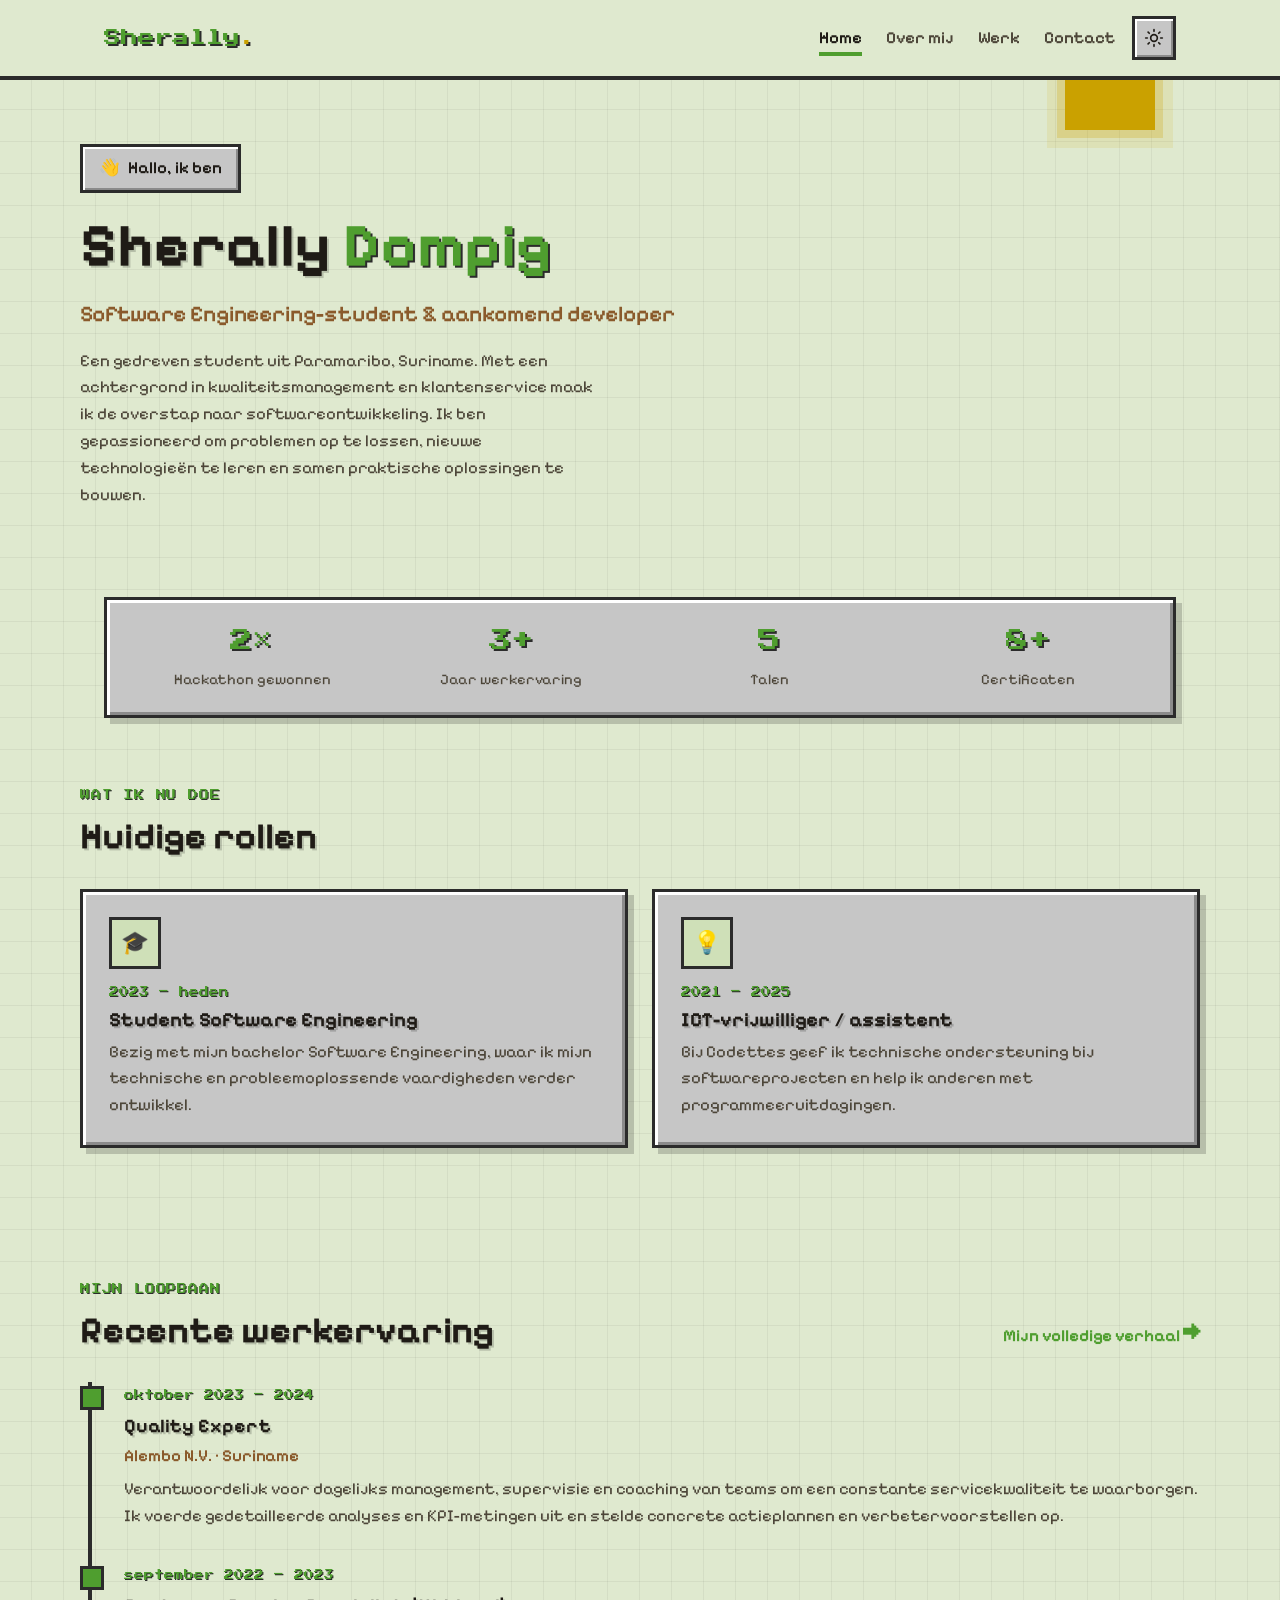
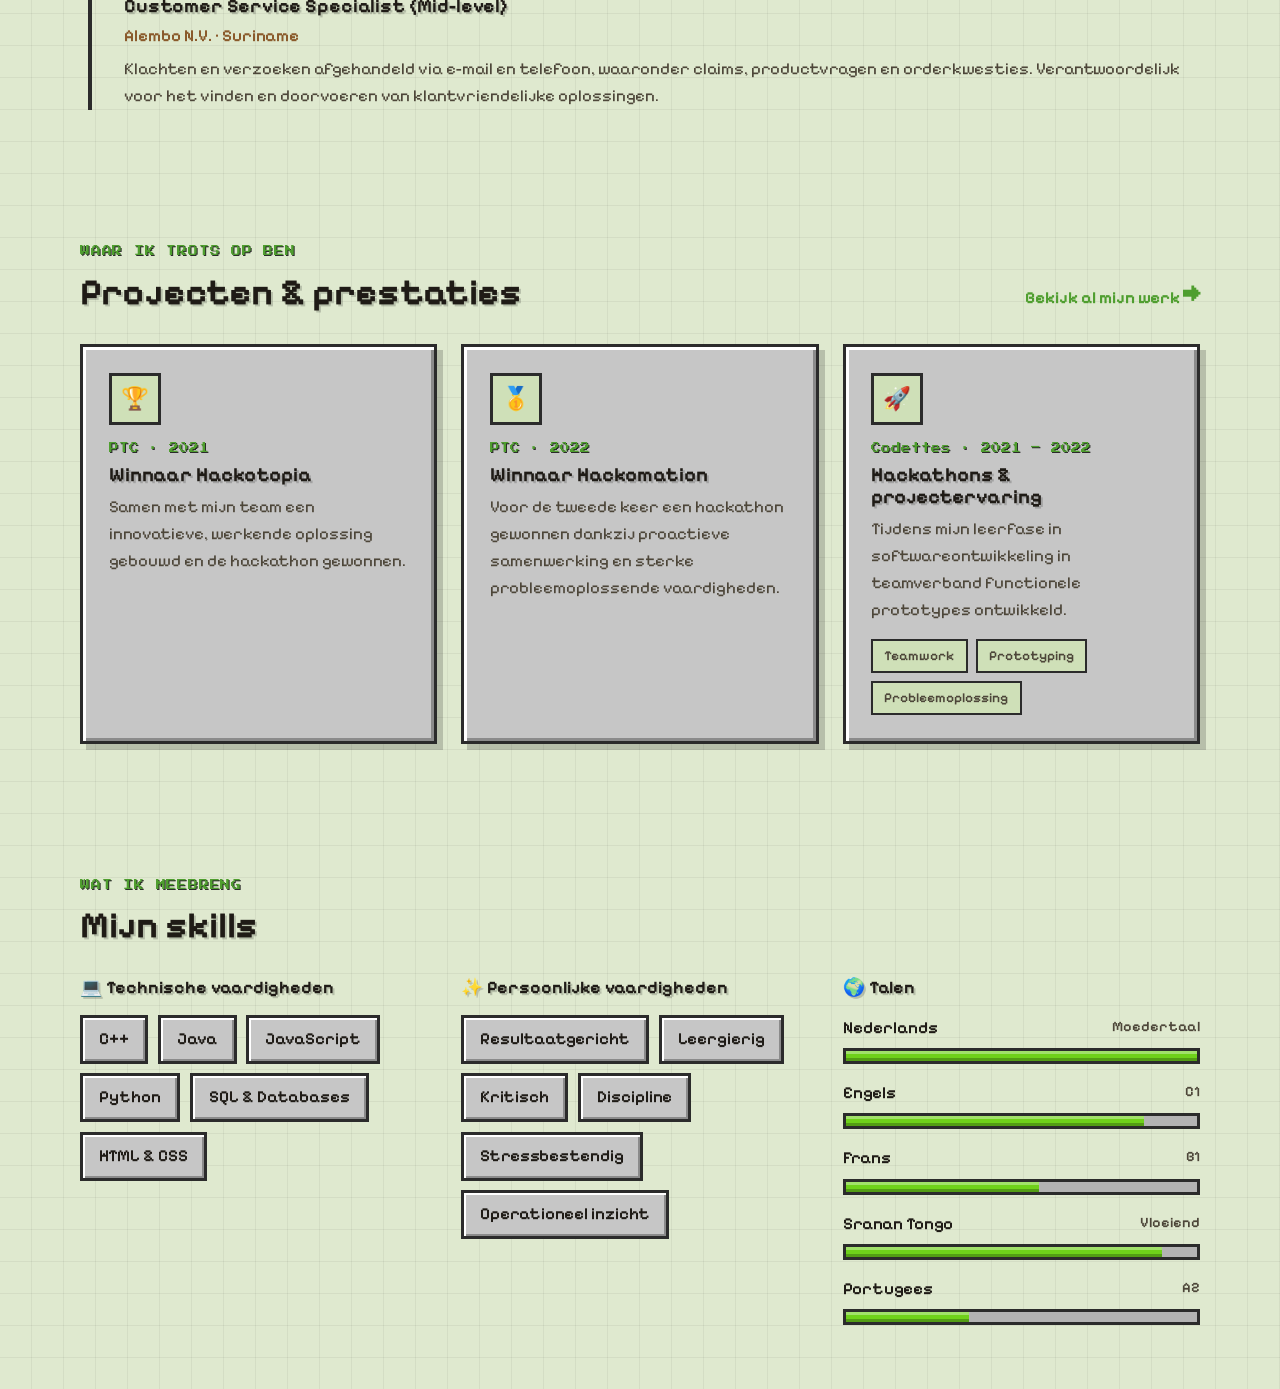
==== index.html @ 2f843949 "Home-scherm portfolio met Minecraft-thema" ====
<!DOCTYPE html>
<html lang="nl" data-theme="light">
<head>
  <meta charset="UTF-8" />
  <meta name="viewport" content="width=device-width, initial-scale=1.0" />
  <meta name="description" content="Portfolio van Sherally Dompig — Software Engineering-student uit Paramaribo, Suriname. Tweevoudig hackathon-winnaar met een achtergrond in kwaliteit en klantenservice." />
  <title>Sherally Dompig — Software Engineering Student</title>

  <link rel="preconnect" href="https://fonts.googleapis.com" />
  <link rel="preconnect" href="https://fonts.gstatic.com" crossorigin />
  <link href="https://fonts.googleapis.com/css2?family=Press+Start+2P&family=Pixelify+Sans:wght@400;500;600;700&display=swap" rel="stylesheet" />

  <link rel="stylesheet" href="css/main.css" />
</head>
<body>
  <header class="site-header">
    <nav class="nav container">
      <a href="index.html" class="logo">Sherally<span>.</span></a>

      <ul class="nav-menu" id="nav-menu">
        <li><a href="index.html" class="active">Home</a></li>
        <li><a href="about.html">Over mij</a></li>
        <li><a href="work.html">Werk</a></li>
        <li><a href="contact.html">Contact</a></li>
      </ul>

      <div class="nav-actions">
        <button class="theme-toggle" id="theme-toggle" aria-label="Wissel tussen licht en donkere thema">
          <svg class="icon-sun" viewBox="0 0 24 24" fill="none" stroke="currentColor" stroke-width="2" stroke-linecap="round" stroke-linejoin="round" aria-hidden="true">
            <circle cx="12" cy="12" r="4"></circle>
            <path d="M12 2v2M12 20v2M4.93 4.93l1.41 1.41M17.66 17.66l1.41 1.41M2 12h2M20 12h2M6.34 17.66l-1.41 1.41M19.07 4.93l-1.41 1.41"></path>
          </svg>
          <svg class="icon-moon" viewBox="0 0 24 24" fill="none" stroke="currentColor" stroke-width="2" stroke-linecap="round" stroke-linejoin="round" aria-hidden="true">
            <path d="M21 12.79A9 9 0 1 1 11.21 3 7 7 0 0 0 21 12.79z"></path>
          </svg>
        </button>
        <button class="nav-toggle" id="nav-toggle" aria-label="Menu openen" aria-expanded="false" aria-controls="nav-menu">
          <span></span><span></span><span></span>
        </button>
      </div>
    </nav>
  </header>

  <main>
    <!-- ================= HERO ================= -->
    <section class="hero container">
      <div class="hero-content">
        <p class="hero-eyebrow"><span class="wave">👋</span> Hallo, ik ben</p>
        <h1 class="hero-title">Sherally <span class="text-gradient">Dompig</span></h1>
        <p class="hero-subtitle">Software Engineering-student &amp; aankomend developer</p>
        <p class="hero-text">
          Een gedreven student uit Paramaribo, Suriname. Met een achtergrond in
          kwaliteitsmanagement en klantenservice maak ik de overstap naar
          softwareontwikkeling. Ik ben gepassioneerd om problemen op te lossen,
          nieuwe technologieën te leren en samen praktische oplossingen te bouwen.
        </p>
      </div>
    </section>

    <!-- ================= STATS ================= -->
    <section class="container">
      <div class="stats reveal">
        <div class="stat">
          <div class="stat-num text-gradient">2×</div>
          <div class="stat-label">Hackathon gewonnen</div>
        </div>
        <div class="stat">
          <div class="stat-num text-gradient">3+</div>
          <div class="stat-label">Jaar werkervaring</div>
        </div>
        <div class="stat">
          <div class="stat-num text-gradient">5</div>
          <div class="stat-label">Talen</div>
        </div>
        <div class="stat">
          <div class="stat-num text-gradient">8+</div>
          <div class="stat-label">Certificaten</div>
        </div>
      </div>
    </section>

    <!-- ================= HUIDIGE ROLLEN ================= -->
    <section class="section container">
      <div class="section-head reveal">
        <span class="section-eyebrow">Wat ik nu doe</span>
        <h2 class="section-title">Huidige rollen</h2>
      </div>
      <div class="cards">
        <article class="card reveal">
          <div class="card-icon">🎓</div>
          <p class="meta">2023 – heden</p>
          <h3>Student Software Engineering</h3>
          <p>Bezig met mijn bachelor Software Engineering, waar ik mijn technische
             en probleemoplossende vaardigheden verder ontwikkel.</p>
        </article>
        <article class="card reveal">
          <div class="card-icon">💡</div>
          <p class="meta">2021 – 2025</p>
          <h3>ICT-vrijwilliger / assistent</h3>
          <p>Bij Codettes geef ik technische ondersteuning bij
             softwareprojecten en help ik anderen met programmeeruitdagingen.</p>
        </article>
      </div>
    </section>

    <!-- ================= WERKERVARING ================= -->
    <section class="section container">
      <div class="section-head section-title-row reveal">
        <div>
          <span class="section-eyebrow">Mijn loopbaan</span>
          <h2 class="section-title">Recente werkervaring</h2>
        </div>
        <a href="about.html" class="link-arrow">Mijn volledige verhaal →</a>
      </div>
      <ul class="timeline reveal">
        <li class="timeline-item">
          <span class="timeline-date">oktober 2023 – 2024</span>
          <h3>Quality Expert</h3>
          <p class="org">Alembo N.V. · Suriname</p>
          <p>Verantwoordelijk voor dagelijks management, supervisie en coaching van
             teams om een constante servicekwaliteit te waarborgen. Ik voerde
             gedetailleerde analyses en KPI-metingen uit en stelde concrete
             actieplannen en verbetervoorstellen op.</p>
        </li>
        <li class="timeline-item">
          <span class="timeline-date">september 2022 – 2023</span>
          <h3>Customer Service Specialist (Mid-level)</h3>
          <p class="org">Alembo N.V. · Suriname</p>
          <p>Klachten en verzoeken afgehandeld via e-mail en telefoon, waaronder
             claims, productvragen en orderkwesties. Verantwoordelijk voor het
             vinden en doorvoeren van klantvriendelijke oplossingen.</p>
        </li>
      </ul>
    </section>

    <!-- ================= PROJECTEN & PRESTATIES ================= -->
    <section class="section container">
      <div class="section-head section-title-row reveal">
        <div>
          <span class="section-eyebrow">Waar ik trots op ben</span>
          <h2 class="section-title">Projecten &amp; prestaties</h2>
        </div>
        <a href="work.html" class="link-arrow">Bekijk al mijn werk →</a>
      </div>
      <div class="cards">
        <article class="card reveal">
          <div class="card-icon">🏆</div>
          <p class="meta">PTC · 2021</p>
          <h3>Winnaar Hackotopia</h3>
          <p>Samen met mijn team een innovatieve, werkende oplossing gebouwd en de
             hackathon gewonnen.</p>
        </article>
        <article class="card reveal">
          <div class="card-icon">🥇</div>
          <p class="meta">PTC · 2022</p>
          <h3>Winnaar Hackomation</h3>
          <p>Voor de tweede keer een hackathon gewonnen dankzij proactieve
             samenwerking en sterke probleemoplossende vaardigheden.</p>
        </article>
        <article class="card reveal">
          <div class="card-icon">🚀</div>
          <p class="meta">Codettes · 2021 – 2022</p>
          <h3>Hackathons &amp; projectervaring</h3>
          <p>Tijdens mijn leerfase in softwareontwikkeling in teamverband
             functionele prototypes ontwikkeld.</p>
          <div class="tags">
            <span class="tag">Teamwork</span>
            <span class="tag">Prototyping</span>
            <span class="tag">Probleemoplossing</span>
          </div>
        </article>
      </div>
    </section>

    <!-- ================= SKILLS ================= -->
    <section class="section container">
      <div class="section-head reveal">
        <span class="section-eyebrow">Wat ik meebreng</span>
        <h2 class="section-title">Mijn skills</h2>
      </div>
      <div class="skills-grid">
        <div class="skill-group reveal">
          <h3>💻 Technische vaardigheden</h3>
          <div class="skill-pills">
            <span class="skill">C++</span>
            <span class="skill">Java</span>
            <span class="skill">JavaScript</span>
            <span class="skill">Python</span>
            <span class="skill">SQL &amp; Databases</span>
            <span class="skill">HTML &amp; CSS</span>
          </div>
        </div>
        <div class="skill-group reveal">
          <h3>✨ Persoonlijke vaardigheden</h3>
          <div class="skill-pills">
            <span class="skill">Resultaatgericht</span>
            <span class="skill">Leergierig</span>
            <span class="skill">Kritisch</span>
            <span class="skill">Discipline</span>
            <span class="skill">Stressbestendig</span>
            <span class="skill">Operationeel inzicht</span>
          </div>
        </div>
        <div class="skill-group reveal">
          <h3>🌍 Talen</h3>
          <div class="lang-list">
            <div class="lang">
              <div class="lang-top"><span>Nederlands</span><span>Moedertaal</span></div>
              <div class="lang-bar"><i style="width:100%"></i></div>
            </div>
            <div class="lang">
              <div class="lang-top"><span>Engels</span><span>C1</span></div>
              <div class="lang-bar"><i style="width:85%"></i></div>
            </div>
            <div class="lang">
              <div class="lang-top"><span>Frans</span><span>B1</span></div>
              <div class="lang-bar"><i style="width:55%"></i></div>
            </div>
            <div class="lang">
              <div class="lang-top"><span>Sranan Tongo</span><span>Vloeiend</span></div>
              <div class="lang-bar"><i style="width:90%"></i></div>
            </div>
            <div class="lang">
              <div class="lang-top"><span>Portugees</span><span>A2</span></div>
              <div class="lang-bar"><i style="width:35%"></i></div>
            </div>
          </div>
        </div>
      </div>
    </section>

  </main>

  <script src="js/main.js"></script>
</body>
</html>
---- css/main.css ----
:root {
  --bg: #dfe9cf;
  --bg-soft: #cfe0b8;
  --surface: #c6c6c6;     
  --surface-2: #b3b3b3;
  --outline: #2b2b2b;     
  --panel-hi: #ffffff;    
  --panel-lo: #8b8b8b;    
  --text: #1f1b16;
  --text-muted: #4d4639;
  --accent: #4f9e2f;      
  --accent-dark: #3a7a20;
  --accent-2: #8a5a2b;    
  --accent-3: #2f6fbf;    
  --gold: #caa100;
  --xp: #6fd11a;         
  --sky: #8cc0ff;
  --grid: rgba(0, 0, 0, 0.05);
  --block-shadow: rgba(0, 0, 0, 0.18);

  --max-width: 1120px;
  --transition: 0.12s steps(2, end);

  --font-pixel: "Press Start 2P", monospace;       
  --font-head: "Pixelify Sans", "Press Start 2P", monospace;
  --font-body: "Pixelify Sans", Verdana, sans-serif;
}

html[data-theme="dark"] {
  --bg: #0f1320;
  --bg-soft: #161b2c;
  --surface: #3a3a3a;     
  --surface-2: #2c2c2c;
  --outline: #050505;
  --panel-hi: #5f5f5f;
  --panel-lo: #1b1b1b;
  --text: #ececec;
  --text-muted: #a6a6a6;
  --accent: #6fc23c;
  --accent-dark: #4f9e2f;
  --accent-2: #c0875a;
  --accent-3: #5aa9ff;
  --gold: #ffd83d;
  --xp: #7ee23a;
  --sky: #1a2747;
  --grid: rgba(255, 255, 255, 0.04);
  --block-shadow: rgba(0, 0, 0, 0.5);
}

/* ---------- Reset ---------- */
* { margin: 0; padding: 0; box-sizing: border-box; }

html { scroll-behavior: smooth; }

body {
  font-family: var(--font-body);
  background-color: var(--bg);
  background-image:
    repeating-linear-gradient(0deg, transparent 0 31px, var(--grid) 31px 32px),
    repeating-linear-gradient(90deg, transparent 0 31px, var(--grid) 31px 32px);
  color: var(--text);
  line-height: 1.6;
  font-size: 1.05rem;
  overflow-x: hidden;
}

img { max-width: 100%; display: block; image-rendering: pixelated; }
a { color: inherit; text-decoration: none; }
ul { list-style: none; }

h1, h2, h3 {
  font-family: var(--font-head);
  line-height: 1.1;
  font-weight: 700;
  text-shadow: 2px 2px 0 var(--block-shadow);
}

.container {
  width: 100%;
  max-width: var(--max-width);
  margin: 0 auto;
  padding: 0 1.5rem;
}

.text-gradient {
  color: var(--accent);
  text-shadow: 2px 2px 0 var(--outline);
}

.block {
  border: 3px solid var(--outline);
  border-radius: 0;
  box-shadow:
    inset 3px 3px 0 var(--panel-hi),
    inset -3px -3px 0 var(--panel-lo),
    6px 6px 0 var(--block-shadow);
}

/* ---------- Header / navigatie ---------- */
.site-header {
  position: sticky;
  top: 0;
  z-index: 100;
  background: var(--bg);
  border-bottom: 4px solid var(--outline);
}

.nav { display: flex; align-items: center; gap: 1rem; height: 76px; }

.logo {
  font-family: var(--font-pixel);
  font-size: 1.05rem;
  margin-right: auto;
  color: var(--accent);
  text-shadow: 2px 2px 0 var(--outline);
}
.logo span { color: var(--gold); }

.nav-menu { display: flex; gap: 1.5rem; align-items: center; }
.nav-menu a {
  font-family: var(--font-head);
  font-weight: 600;
  color: var(--text-muted);
  position: relative;
  padding: 0.25rem 0;
  transition: color var(--transition);
}
.nav-menu a:hover,
.nav-menu a.active { color: var(--text); }
.nav-menu a.active::after {
  content: "";
  position: absolute;
  left: 0; bottom: -4px;
  width: 100%; height: 4px;
  background: var(--accent);
}

.nav-actions { display: flex; align-items: center; gap: 0.6rem; }

.theme-toggle, .nav-toggle {
  width: 44px; height: 44px;
  display: grid; place-items: center;
  background: var(--surface);
  color: var(--text);
  border: 3px solid var(--outline);
  border-radius: 0;
  box-shadow: inset 2px 2px 0 var(--panel-hi), inset -2px -2px 0 var(--panel-lo);
  cursor: pointer;
  transition: transform var(--transition);
}
.theme-toggle:hover, .nav-toggle:hover { transform: translateY(-2px); }
.theme-toggle:active, .nav-toggle:active { transform: translate(2px, 2px); }
.theme-toggle svg { width: 20px; height: 20px; }
.theme-toggle .icon-moon { display: none; }
html[data-theme="dark"] .theme-toggle .icon-sun { display: none; }
html[data-theme="dark"] .theme-toggle .icon-moon { display: block; }

.nav-toggle { display: none; flex-direction: column; gap: 4px; }
.nav-toggle span { width: 20px; height: 3px; background: var(--text); transition: var(--transition); }
.nav-toggle[aria-expanded="true"] span:nth-child(1) { transform: translateY(7px) rotate(45deg); }
.nav-toggle[aria-expanded="true"] span:nth-child(2) { opacity: 0; }
.nav-toggle[aria-expanded="true"] span:nth-child(3) { transform: translateY(-7px) rotate(-45deg); }

/* ---------- Knoppen ---------- */
.btn {
  display: inline-flex;
  align-items: center;
  gap: 0.5rem;
  font-family: var(--font-head);
  font-weight: 700;
  font-size: 1.05rem;
  padding: 0.8rem 1.5rem;
  border: 3px solid var(--outline);
  border-radius: 0;
  cursor: pointer;
  text-shadow: 1px 1px 0 rgba(0, 0, 0, 0.35);
  transition: transform var(--transition), box-shadow var(--transition);
}
.btn-primary {
  background: var(--accent);
  color: #fff;
  box-shadow: inset 2px 2px 0 rgba(255, 255, 255, 0.45), inset -2px -2px 0 rgba(0, 0, 0, 0.35), 5px 5px 0 var(--block-shadow);
}
.btn-ghost {
  background: var(--surface);
  color: var(--text);
  text-shadow: none;
  box-shadow: inset 2px 2px 0 var(--panel-hi), inset -2px -2px 0 var(--panel-lo), 5px 5px 0 var(--block-shadow);
}
.btn:hover { transform: translateY(-2px); }
.btn:active { transform: translate(3px, 3px); box-shadow: inset 2px 2px 0 rgba(0, 0, 0, 0.25); }

/* ---------- Secties ---------- */
.section { padding: 4rem 0; }
.section-head { margin-bottom: 2rem; }
.section-eyebrow {
  display: inline-block;
  font-family: var(--font-pixel);
  font-size: 0.62rem;
  letter-spacing: 0.08em;
  text-transform: uppercase;
  color: var(--accent);
  text-shadow: 1px 1px 0 var(--outline);
  margin-bottom: 0.75rem;
}
.section-title { font-size: clamp(1.6rem, 4vw, 2.3rem); }
.section-title-row { display: flex; align-items: flex-end; justify-content: space-between; flex-wrap: wrap; gap: 1rem; }

.link-arrow {
  font-family: var(--font-head);
  font-weight: 700;
  color: var(--accent);
  display: inline-flex; align-items: center; gap: 0.4rem;
  transition: gap var(--transition);
}
.link-arrow:hover { gap: 0.7rem; }

/* ---------- Hero ---------- */
.hero {
  position: relative;
  display: grid;
  grid-template-columns: 1fr;
  align-items: center;
  gap: 3rem;
  padding: 4rem 0 3.5rem;
}
.hero::before {
  content: "";
  position: absolute;
  top: -40px; right: 4%;
  width: 90px; height: 90px;
  background: var(--gold);
  box-shadow: 0 0 0 8px rgba(202, 161, 0, 0.25), 0 0 0 18px rgba(202, 161, 0, 0.12);
  z-index: -1;
}

.hero-eyebrow {
  display: inline-flex; align-items: center; gap: 0.5rem;
  font-family: var(--font-head); font-weight: 600;
  color: var(--text); background: var(--surface);
  padding: 0.5rem 1rem;
  border: 3px solid var(--outline);
  box-shadow: inset 2px 2px 0 var(--panel-hi), inset -2px -2px 0 var(--panel-lo);
  margin-bottom: 1.25rem;
}
.wave { display: inline-block; animation: wave 2.4s steps(3, end) infinite; transform-origin: 70% 70%; }
@keyframes wave { 0%, 60%, 100% { transform: rotate(0); } 20% { transform: rotate(16deg); } 40% { transform: rotate(-6deg); } }

.hero-title { font-size: clamp(2.3rem, 6.5vw, 3.8rem); font-weight: 700; }
.hero-subtitle { font-size: clamp(1.05rem, 2.4vw, 1.4rem); font-weight: 600; margin: 1rem 0; color: var(--accent-2); }
.hero-text { color: var(--text-muted); max-width: 52ch; margin-bottom: 2rem; }
.hero-actions { display: flex; gap: 1rem; flex-wrap: wrap; }

.hero-visual { position: relative; display: grid; place-items: center; min-height: 340px; }
.avatar {
  width: 210px; height: 210px;
  border-radius: 0;
  background: linear-gradient(var(--accent) 0 66%, var(--accent-2) 66% 100%);
  border: 4px solid var(--outline);
  box-shadow: inset 4px 4px 0 rgba(255, 255, 255, 0.25), inset -4px -4px 0 rgba(0, 0, 0, 0.3), 8px 8px 0 var(--block-shadow);
  display: grid; place-items: center;
  font-family: var(--font-pixel); font-size: 2.4rem; color: #fff;
  text-shadow: 3px 3px 0 var(--outline);
  animation: bob 4s steps(8, end) infinite;
}
@keyframes bob { 0%, 100% { transform: translateY(0); } 50% { transform: translateY(-12px); } }

.float-badge {
  position: absolute;
  font-family: var(--font-head); font-weight: 600; font-size: 0.9rem;
  background: var(--surface); color: var(--text);
  padding: 0.5rem 0.8rem;
  border: 3px solid var(--outline);
  box-shadow: inset 2px 2px 0 var(--panel-hi), inset -2px -2px 0 var(--panel-lo);
  animation: bob 5s steps(8, end) infinite;
}
.float-badge span { color: var(--accent); }
.badge-1 { top: 12%; left: -6%; animation-delay: 0s; }
.badge-2 { top: 2%; right: 0%; animation-delay: 0.6s; }
.badge-3 { bottom: 14%; left: -8%; animation-delay: 1.2s; }
.badge-4 { bottom: 4%; right: -4%; animation-delay: 1.8s; }

.stats {
  display: grid; grid-template-columns: repeat(4, 1fr); gap: 1rem;
  padding: 1.5rem;
  background: var(--surface);
  border: 3px solid var(--outline);
  box-shadow: inset 3px 3px 0 var(--panel-hi), inset -3px -3px 0 var(--panel-lo), 6px 6px 0 var(--block-shadow);
}
.stat { text-align: center; }
.stat-num { font-family: var(--font-pixel); font-size: 1.4rem; color: var(--accent); text-shadow: 2px 2px 0 var(--outline); }
.stat-label { color: var(--text-muted); font-size: 0.92rem; margin-top: 0.5rem; }

/* ---------- Cards ---------- */
.cards { display: grid; grid-template-columns: repeat(auto-fit, minmax(250px, 1fr)); gap: 1.5rem; }
.card {
  background: var(--surface);
  border: 3px solid var(--outline);
  border-radius: 0;
  padding: 1.6rem;
  box-shadow: inset 3px 3px 0 var(--panel-hi), inset -3px -3px 0 var(--panel-lo), 6px 6px 0 var(--block-shadow);
  transition: transform var(--transition);
}
.card:hover { transform: translateY(-4px); }
.card-icon {
  width: 52px; height: 52px;
  display: grid; place-items: center;
  background: var(--bg-soft);
  border: 3px solid var(--outline);
  margin-bottom: 1rem;
  font-size: 1.4rem;
}
.card h3 { font-size: 1.25rem; margin-bottom: 0.5rem; }
.card p { color: var(--text-muted); }
.card .meta { font-family: var(--font-pixel); font-size: 0.6rem; color: var(--accent); margin-bottom: 0.5rem; text-shadow: 1px 1px 0 var(--outline); }

/* ---------- Timeline ---------- */
.timeline { position: relative; margin-left: 0.5rem; border-left: 4px solid var(--outline); }
.timeline-item { position: relative; padding: 0 0 2rem 2rem; }
.timeline-item:last-child { padding-bottom: 0; }
.timeline-item::before {
  content: "";
  position: absolute;
  left: -12px; top: 4px;
  width: 18px; height: 18px;
  background: var(--accent);
  border: 3px solid var(--outline);
}
.timeline-date { font-family: var(--font-pixel); font-size: 0.6rem; color: var(--accent); text-shadow: 1px 1px 0 var(--outline); }
.timeline-item h3 { font-size: 1.2rem; margin: 0.4rem 0 0.2rem; }
.timeline-item .org { font-weight: 600; color: var(--accent-2); }
.timeline-item p { color: var(--text-muted); margin-top: 0.4rem; }

/* ---------- Tags ---------- */
.tags { display: flex; flex-wrap: wrap; gap: 0.5rem; margin-top: 1rem; }
.tag {
  font-family: var(--font-head); font-weight: 600; font-size: 0.85rem;
  padding: 0.25rem 0.7rem;
  background: var(--bg-soft); color: var(--text-muted);
  border: 2px solid var(--outline);
}

.skills-grid { display: grid; grid-template-columns: repeat(auto-fit, minmax(260px, 1fr)); gap: 1.5rem; }
.skill-group h3 { font-size: 1.1rem; margin-bottom: 1.1rem; }
.skill-pills { display: flex; flex-wrap: wrap; gap: 0.6rem; }
.skill {
  font-family: var(--font-head); font-weight: 600;
  padding: 0.5rem 1rem;
  background: var(--surface); color: var(--text);
  border: 3px solid var(--outline);
  box-shadow: inset 2px 2px 0 var(--panel-hi), inset -2px -2px 0 var(--panel-lo);
  transition: transform var(--transition);
}
.skill:hover { transform: translateY(-3px); }

.lang-list { display: grid; gap: 1rem; }
.lang { display: grid; gap: 0.4rem; }
.lang-top { display: flex; justify-content: space-between; font-weight: 600; }
.lang-top span:last-child { color: var(--text-muted); font-size: 0.9rem; }
.lang-bar {
  height: 16px;
  background: var(--surface-2);
  border: 3px solid var(--outline);
  overflow: hidden;
}
.lang-bar i { display: block; height: 100%; background: var(--xp); box-shadow: inset 0 3px 0 rgba(255, 255, 255, 0.35), inset 0 -3px 0 rgba(0, 0, 0, 0.25); }

.cta {
  text-align: center;
  background: var(--accent);
  color: #fff;
  border: 4px solid var(--outline);
  padding: 3.5rem 1.5rem;
  box-shadow: inset 4px 4px 0 rgba(255, 255, 255, 0.2), inset -4px -4px 0 rgba(0, 0, 0, 0.3), 8px 8px 0 var(--block-shadow);
}
.cta h2 { font-size: clamp(1.7rem, 4vw, 2.4rem); margin-bottom: 0.75rem; text-shadow: 2px 2px 0 var(--outline); }
.cta p { max-width: 46ch; margin: 0 auto 1.75rem; }
.cta .btn-ghost { background: rgba(255, 255, 255, 0.18); color: #fff; text-shadow: 1px 1px 0 rgba(0, 0, 0, 0.4); }

.site-footer { border-top: 4px solid var(--outline); padding: 2.5rem 0; margin-top: 1rem; }
.footer-inner { display: flex; align-items: center; justify-content: space-between; flex-wrap: wrap; gap: 1rem; }
.site-footer p { color: var(--text-muted); font-size: 0.92rem; }
.footer-social { display: flex; gap: 1.25rem; }
.footer-social a { font-weight: 600; color: var(--text-muted); transition: color var(--transition); }
.footer-social a:hover { color: var(--accent); }

.page-header { padding: 3.5rem 0 1rem; }
.page-header h1 { font-size: clamp(1.8rem, 5vw, 2.8rem); }
.page-header p { color: var(--text-muted); margin-top: 0.5rem; max-width: 55ch; }

.reveal { opacity: 0; transform: translateY(24px); transition: opacity 0.4s steps(4, end), transform 0.4s steps(4, end); }
.reveal.is-visible { opacity: 1; transform: none; }

@media (max-width: 880px) {
  .hero { grid-template-columns: 1fr; text-align: center; gap: 2rem; padding-top: 3rem; }
  .hero-text { margin-left: auto; margin-right: auto; }
  .hero-actions, .hero-eyebrow { justify-content: center; }
  .hero-eyebrow { margin-left: auto; margin-right: auto; }
  .hero-visual { order: -1; min-height: 280px; }
  .avatar { width: 170px; height: 170px; font-size: 2rem; }
  .stats { grid-template-columns: repeat(2, 1fr); }
}

@media (max-width: 640px) {
  .nav-toggle { display: flex; }
  .nav-menu {
    position: absolute;
    top: 76px; left: 0; right: 0;
    flex-direction: column; align-items: stretch; gap: 0;
    background: var(--surface);
    border-bottom: 4px solid var(--outline);
    max-height: 0; overflow: hidden;
    transition: max-height var(--transition);
  }
  .nav-menu.open { max-height: 360px; }
  .nav-menu li { width: 100%; }
  .nav-menu a { display: block; padding: 1rem 1.5rem; border-top: 2px solid var(--outline); }
  .nav-menu a.active::after { display: none; }
  .section { padding: 3rem 0; }
  .footer-inner { flex-direction: column; text-align: center; }
}

@media (prefers-reduced-motion: reduce) {
  * { animation: none !important; transition: none !important; }
  .reveal { opacity: 1; transform: none; }
}
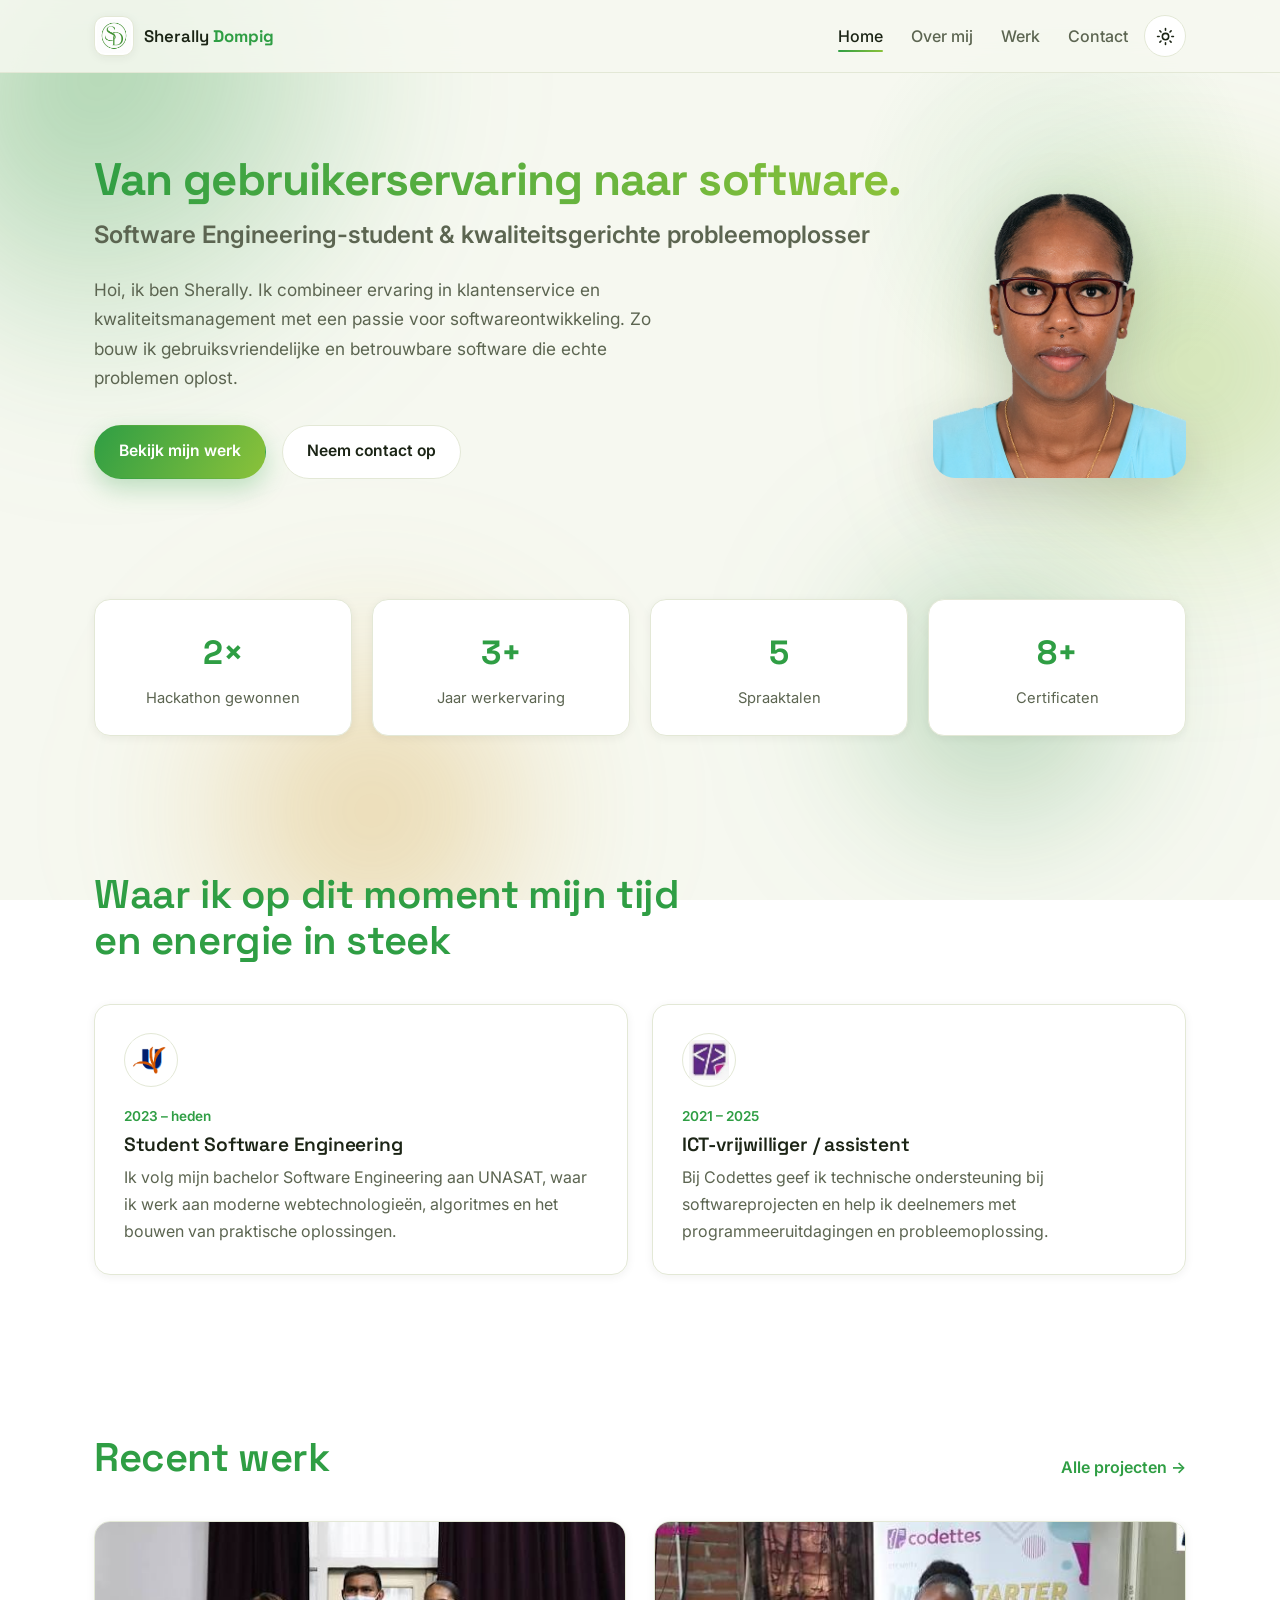
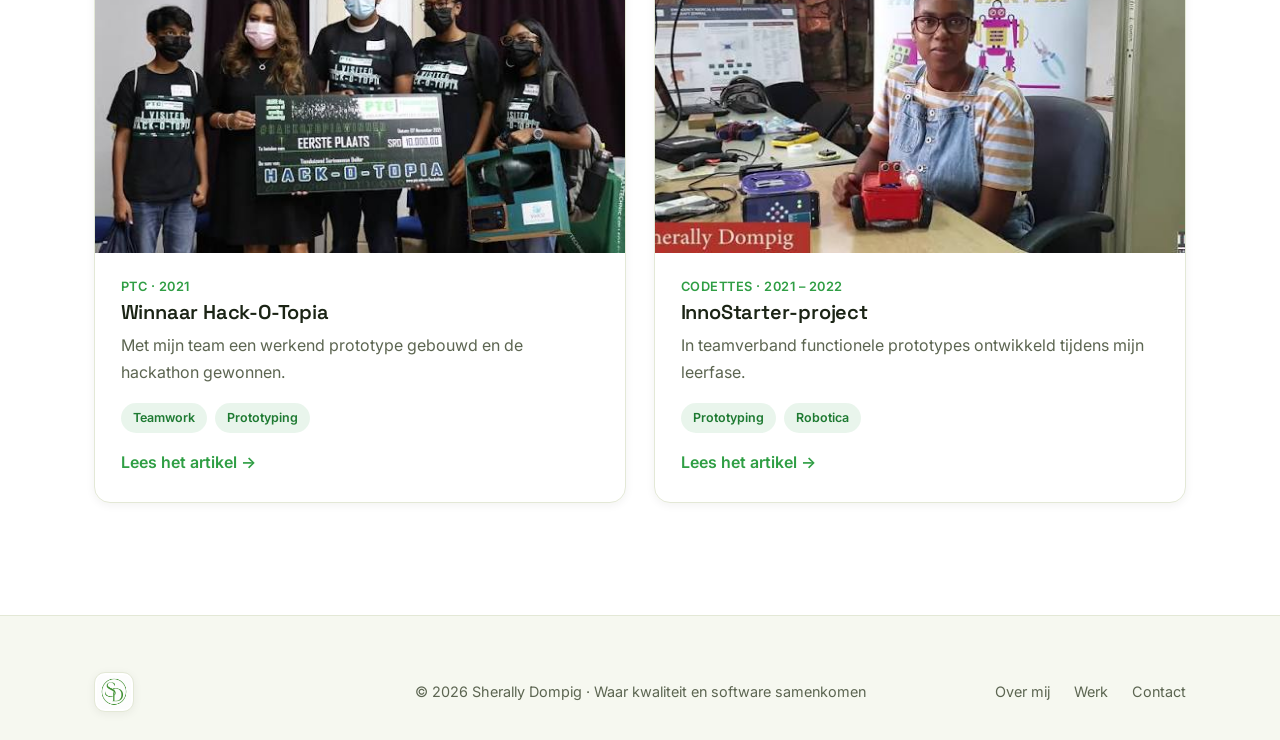
==== commit f7fad212: "changes" ====
--- a/index.html
+++ b/index.html
@@ -3,234 +3,146 @@
 <head>
   <meta charset="UTF-8" />
   <meta name="viewport" content="width=device-width, initial-scale=1.0" />
-  <meta name="description" content="Portfolio van Sherally Dompig — Software Engineering-student uit Paramaribo, Suriname. Tweevoudig hackathon-winnaar met een achtergrond in kwaliteit en klantenservice." />
+  <meta name="description" content="Portfolio van Sherally Dompig — Software Engineering-student aan UNASAT in Paramaribo, Suriname. Tweevoudig hackathon-winnaar met een achtergrond in kwaliteit en klantenservice." />
   <title>Sherally Dompig — Software Engineering Student</title>
 
   <link rel="preconnect" href="https://fonts.googleapis.com" />
   <link rel="preconnect" href="https://fonts.gstatic.com" crossorigin />
-  <link href="https://fonts.googleapis.com/css2?family=Press+Start+2P&family=Pixelify+Sans:wght@400;500;600;700&display=swap" rel="stylesheet" />
-
+  <link href="https://fonts.googleapis.com/css2?family=Space+Grotesk:wght@500;600;700&family=Inter:wght@400;500;600;700&display=swap" rel="stylesheet" />
   <link rel="stylesheet" href="css/main.css" />
 </head>
-<body>
+<body class="has-glow">
   <header class="site-header">
     <nav class="nav container">
-      <a href="index.html" class="logo">Sherally<span>.</span></a>
-
+      <a href="index.html" class="logo" aria-label="Sherally Dompig — home">
+        <img src="img/logo.png" alt="Logo Sherally Dompig" class="logo-mark" />
+        <span class="logo-text">Sherally <b>Dompig</b></span>
+      </a>
       <ul class="nav-menu" id="nav-menu">
         <li><a href="index.html" class="active">Home</a></li>
         <li><a href="about.html">Over mij</a></li>
         <li><a href="work.html">Werk</a></li>
         <li><a href="contact.html">Contact</a></li>
       </ul>
-
       <div class="nav-actions">
-        <button class="theme-toggle" id="theme-toggle" aria-label="Wissel tussen licht en donkere thema">
-          <svg class="icon-sun" viewBox="0 0 24 24" fill="none" stroke="currentColor" stroke-width="2" stroke-linecap="round" stroke-linejoin="round" aria-hidden="true">
-            <circle cx="12" cy="12" r="4"></circle>
-            <path d="M12 2v2M12 20v2M4.93 4.93l1.41 1.41M17.66 17.66l1.41 1.41M2 12h2M20 12h2M6.34 17.66l-1.41 1.41M19.07 4.93l-1.41 1.41"></path>
-          </svg>
-          <svg class="icon-moon" viewBox="0 0 24 24" fill="none" stroke="currentColor" stroke-width="2" stroke-linecap="round" stroke-linejoin="round" aria-hidden="true">
-            <path d="M21 12.79A9 9 0 1 1 11.21 3 7 7 0 0 0 21 12.79z"></path>
-          </svg>
+        <button class="theme-toggle" id="theme-toggle" aria-label="Wissel tussen licht en donker thema">
+          <svg class="icon-sun" viewBox="0 0 24 24" fill="none" stroke="currentColor" stroke-width="2" stroke-linecap="round" stroke-linejoin="round" aria-hidden="true"><circle cx="12" cy="12" r="4"></circle><path d="M12 2v2M12 20v2M4.93 4.93l1.41 1.41M17.66 17.66l1.41 1.41M2 12h2M20 12h2M6.34 17.66l-1.41 1.41M19.07 4.93l-1.41 1.41"></path></svg>
+          <svg class="icon-moon" viewBox="0 0 24 24" fill="none" stroke="currentColor" stroke-width="2" stroke-linecap="round" stroke-linejoin="round" aria-hidden="true"><path d="M21 12.79A9 9 0 1 1 11.21 3 7 7 0 0 0 21 12.79z"></path></svg>
         </button>
-        <button class="nav-toggle" id="nav-toggle" aria-label="Menu openen" aria-expanded="false" aria-controls="nav-menu">
-          <span></span><span></span><span></span>
-        </button>
+        <button class="nav-toggle" id="nav-toggle" aria-label="Menu openen" aria-expanded="false" aria-controls="nav-menu"><span></span><span></span><span></span></button>
       </div>
     </nav>
   </header>
 
   <main>
-    <!-- ================= HERO ================= -->
+    <div class="glow-bg" aria-hidden="true">
+      <span class="blob blob-1"></span>
+      <span class="blob blob-2"></span>
+      <span class="blob blob-3"></span>
+      <span class="blob blob-4"></span>
+    </div>
+    <!-- hero -->
     <section class="hero container">
       <div class="hero-content">
-        <p class="hero-eyebrow"><span class="wave">👋</span> Hallo, ik ben</p>
-        <h1 class="hero-title">Sherally <span class="text-gradient">Dompig</span></h1>
-        <p class="hero-subtitle">Software Engineering-student &amp; aankomend developer</p>
+        <h1 class="hero-title"><span class="text-gradient">Van gebruikerservaring naar software.</span></h1>
+        <p class="hero-subtitle">Software Engineering-student &amp; kwaliteitsgerichte probleemoplosser</p>
         <p class="hero-text">
-          Een gedreven student uit Paramaribo, Suriname. Met een achtergrond in
-          kwaliteitsmanagement en klantenservice maak ik de overstap naar
-          softwareontwikkeling. Ik ben gepassioneerd om problemen op te lossen,
-          nieuwe technologieën te leren en samen praktische oplossingen te bouwen.
+          Hoi, ik ben Sherally. Ik combineer ervaring in klantenservice en kwaliteitsmanagement met een passie
+          voor softwareontwikkeling. Zo bouw ik gebruiksvriendelijke en betrouwbare software
+          die echte problemen oplost.
         </p>
+        <div class="hero-actions">
+          <a href="work.html" class="btn btn-primary">Bekijk mijn werk</a>
+          <a href="contact.html" class="btn btn-ghost">Neem contact op</a>
+        </div>
+      </div>
+
+      <div class="hero-photo">
+        <img src="img/sherally-cut.png" alt="Portret van Sherally Dompig" />
       </div>
     </section>
 
-    <!-- ================= STATS ================= -->
-    <section class="container">
-      <div class="stats reveal">
-        <div class="stat">
-          <div class="stat-num text-gradient">2×</div>
-          <div class="stat-label">Hackathon gewonnen</div>
-        </div>
-        <div class="stat">
-          <div class="stat-num text-gradient">3+</div>
-          <div class="stat-label">Jaar werkervaring</div>
-        </div>
-        <div class="stat">
-          <div class="stat-num text-gradient">5</div>
-          <div class="stat-label">Talen</div>
-        </div>
-        <div class="stat">
-          <div class="stat-num text-gradient">8+</div>
-          <div class="stat-label">Certificaten</div>
-        </div>
+    <!-- stats -->
+    <section class="container section-sm">
+      <div class="stats">
+        <div class="stat reveal"><div class="stat-num">2×</div><div class="stat-label">Hackathon gewonnen</div></div>
+        <div class="stat reveal"><div class="stat-num">3+</div><div class="stat-label">Jaar werkervaring</div></div>
+        <div class="stat reveal"><div class="stat-num">5</div><div class="stat-label">Spraaktalen</div></div>
+        <div class="stat reveal"><div class="stat-num">8+</div><div class="stat-label">Certificaten</div></div>
       </div>
     </section>
 
-    <!-- ================= HUIDIGE ROLLEN ================= -->
+    <!-- nu -->
     <section class="section container">
       <div class="section-head reveal">
-        <span class="section-eyebrow">Wat ik nu doe</span>
-        <h2 class="section-title">Huidige rollen</h2>
+        <h2 class="section-title section-title--green">Waar ik op dit moment mijn tijd en energie in steek</h2>
       </div>
       <div class="cards">
         <article class="card reveal">
-          <div class="card-icon">🎓</div>
+          <div class="card-icon card-icon--img"><img src="img/unasat.png" alt="UNASAT logo" /></div>
           <p class="meta">2023 – heden</p>
           <h3>Student Software Engineering</h3>
-          <p>Bezig met mijn bachelor Software Engineering, waar ik mijn technische
-             en probleemoplossende vaardigheden verder ontwikkel.</p>
+          <p>Ik volg mijn bachelor Software Engineering aan UNASAT, waar ik werk aan
+             moderne webtechnologieën, algoritmes en het bouwen van praktische oplossingen.</p>
         </article>
         <article class="card reveal">
-          <div class="card-icon">💡</div>
+          <div class="card-icon card-icon--img"><img src="img/codettes.png" alt="Codettes logo" /></div>
           <p class="meta">2021 – 2025</p>
           <h3>ICT-vrijwilliger / assistent</h3>
-          <p>Bij Codettes geef ik technische ondersteuning bij
-             softwareprojecten en help ik anderen met programmeeruitdagingen.</p>
+          <p>Bij Codettes geef ik technische ondersteuning bij softwareprojecten en help
+             ik deelnemers met programmeeruitdagingen en probleemoplossing.</p>
         </article>
       </div>
     </section>
 
-    <!-- ================= WERKERVARING ================= -->
+    <!-- werk -->
     <section class="section container">
-      <div class="section-head section-title-row reveal">
-        <div>
-          <span class="section-eyebrow">Mijn loopbaan</span>
-          <h2 class="section-title">Recente werkervaring</h2>
+      <div class="section-title-row reveal">
+        <div class="section-head section-head--flush">
+          <h2 class="section-title section-title--green">Recent werk</h2>
         </div>
-        <a href="about.html" class="link-arrow">Mijn volledige verhaal →</a>
+        <a href="work.html" class="link-arrow">Alle projecten →</a>
       </div>
-      <ul class="timeline reveal">
-        <li class="timeline-item">
-          <span class="timeline-date">oktober 2023 – 2024</span>
-          <h3>Quality Expert</h3>
-          <p class="org">Alembo N.V. · Suriname</p>
-          <p>Verantwoordelijk voor dagelijks management, supervisie en coaching van
-             teams om een constante servicekwaliteit te waarborgen. Ik voerde
-             gedetailleerde analyses en KPI-metingen uit en stelde concrete
-             actieplannen en verbetervoorstellen op.</p>
-        </li>
-        <li class="timeline-item">
-          <span class="timeline-date">september 2022 – 2023</span>
-          <h3>Customer Service Specialist (Mid-level)</h3>
-          <p class="org">Alembo N.V. · Suriname</p>
-          <p>Klachten en verzoeken afgehandeld via e-mail en telefoon, waaronder
-             claims, productvragen en orderkwesties. Verantwoordelijk voor het
-             vinden en doorvoeren van klantvriendelijke oplossingen.</p>
-        </li>
-      </ul>
-    </section>
-
-    <!-- ================= PROJECTEN & PRESTATIES ================= -->
-    <section class="section container">
-      <div class="section-head section-title-row reveal">
-        <div>
-          <span class="section-eyebrow">Waar ik trots op ben</span>
-          <h2 class="section-title">Projecten &amp; prestaties</h2>
-        </div>
-        <a href="work.html" class="link-arrow">Bekijk al mijn werk →</a>
-      </div>
-      <div class="cards">
-        <article class="card reveal">
-          <div class="card-icon">🏆</div>
-          <p class="meta">PTC · 2021</p>
-          <h3>Winnaar Hackotopia</h3>
-          <p>Samen met mijn team een innovatieve, werkende oplossing gebouwd en de
-             hackathon gewonnen.</p>
-        </article>
-        <article class="card reveal">
-          <div class="card-icon">🥇</div>
-          <p class="meta">PTC · 2022</p>
-          <h3>Winnaar Hackomation</h3>
-          <p>Voor de tweede keer een hackathon gewonnen dankzij proactieve
-             samenwerking en sterke probleemoplossende vaardigheden.</p>
-        </article>
-        <article class="card reveal">
-          <div class="card-icon">🚀</div>
-          <p class="meta">Codettes · 2021 – 2022</p>
-          <h3>Hackathons &amp; projectervaring</h3>
-          <p>Tijdens mijn leerfase in softwareontwikkeling in teamverband
-             functionele prototypes ontwikkeld.</p>
-          <div class="tags">
-            <span class="tag">Teamwork</span>
-            <span class="tag">Prototyping</span>
-            <span class="tag">Probleemoplossing</span>
+      <div class="project-grid">
+        <a href="hack-o-topia.html" class="project-card project-card--link reveal">
+          <div class="project-thumb"><img src="img/projects/hackotopia.png" alt="Prijsuitreiking PTC Hack-O-Topia" /></div>
+          <div class="project-body">
+            <p class="meta">PTC · 2021</p>
+            <h3>Winnaar Hack-O-Topia</h3>
+            <p>Met mijn team een werkend prototype gebouwd en de hackathon gewonnen.</p>
+            <div class="tags"><span class="tag">Teamwork</span><span class="tag">Prototyping</span></div>
+            <span class="project-read-more">Lees het artikel &rarr;</span>
           </div>
-        </article>
-      </div>
-    </section>
-
-    <!-- ================= SKILLS ================= -->
-    <section class="section container">
-      <div class="section-head reveal">
-        <span class="section-eyebrow">Wat ik meebreng</span>
-        <h2 class="section-title">Mijn skills</h2>
-      </div>
-      <div class="skills-grid">
-        <div class="skill-group reveal">
-          <h3>💻 Technische vaardigheden</h3>
-          <div class="skill-pills">
-            <span class="skill">C++</span>
-            <span class="skill">Java</span>
-            <span class="skill">JavaScript</span>
-            <span class="skill">Python</span>
-            <span class="skill">SQL &amp; Databases</span>
-            <span class="skill">HTML &amp; CSS</span>
+        </a>
+        <a href="innostarter.html" class="project-card project-card--link reveal">
+          <div class="project-thumb"><img src="img/projects/hackathons.png" alt="Codettes InnoStarter project met robot" /></div>
+          <div class="project-body">
+            <p class="meta">Codettes · 2021 – 2022</p>
+            <h3>InnoStarter-project</h3>
+            <p>In teamverband functionele prototypes ontwikkeld tijdens mijn leerfase.</p>
+            <div class="tags"><span class="tag">Prototyping</span><span class="tag">Robotica</span></div>
+            <span class="project-read-more">Lees het artikel &rarr;</span>
           </div>
-        </div>
-        <div class="skill-group reveal">
-          <h3>✨ Persoonlijke vaardigheden</h3>
-          <div class="skill-pills">
-            <span class="skill">Resultaatgericht</span>
-            <span class="skill">Leergierig</span>
-            <span class="skill">Kritisch</span>
-            <span class="skill">Discipline</span>
-            <span class="skill">Stressbestendig</span>
-            <span class="skill">Operationeel inzicht</span>
-          </div>
-        </div>
-        <div class="skill-group reveal">
-          <h3>🌍 Talen</h3>
-          <div class="lang-list">
-            <div class="lang">
-              <div class="lang-top"><span>Nederlands</span><span>Moedertaal</span></div>
-              <div class="lang-bar"><i style="width:100%"></i></div>
-            </div>
-            <div class="lang">
-              <div class="lang-top"><span>Engels</span><span>C1</span></div>
-              <div class="lang-bar"><i style="width:85%"></i></div>
-            </div>
-            <div class="lang">
-              <div class="lang-top"><span>Frans</span><span>B1</span></div>
-              <div class="lang-bar"><i style="width:55%"></i></div>
-            </div>
-            <div class="lang">
-              <div class="lang-top"><span>Sranan Tongo</span><span>Vloeiend</span></div>
-              <div class="lang-bar"><i style="width:90%"></i></div>
-            </div>
-            <div class="lang">
-              <div class="lang-top"><span>Portugees</span><span>A2</span></div>
-              <div class="lang-bar"><i style="width:35%"></i></div>
-            </div>
-          </div>
-        </div>
+        </a>
       </div>
     </section>
 
   </main>
 
+  <footer class="site-footer">
+    <div class="container">
+      <div class="footer-bottom">
+        <a href="index.html" class="footer-logo" aria-label="Home"><img src="img/logo.png" alt="Logo Sherally Dompig" class="logo-mark" /></a>
+        <p>&copy; <span id="year"></span> Sherally Dompig &middot; Waar kwaliteit en software samenkomen</p>
+        <ul class="footer-nav">
+          <li><a href="about.html">Over mij</a></li>
+          <li><a href="work.html">Werk</a></li>
+          <li><a href="contact.html">Contact</a></li>
+        </ul>
+      </div>
+    </div>
+  </footer>
+
   <script src="js/main.js"></script>
 </body>
 </html>
--- a/css/main.css
+++ b/css/main.css
@@ -1,426 +1,472 @@
+/* gedeelde styles */
+
+/* vars */
 :root {
-  --bg: #dfe9cf;
-  --bg-soft: #cfe0b8;
-  --surface: #c6c6c6;     
-  --surface-2: #b3b3b3;
-  --outline: #2b2b2b;     
-  --panel-hi: #ffffff;    
-  --panel-lo: #8b8b8b;    
-  --text: #1f1b16;
-  --text-muted: #4d4639;
-  --accent: #4f9e2f;      
-  --accent-dark: #3a7a20;
-  --accent-2: #8a5a2b;    
-  --accent-3: #2f6fbf;    
-  --gold: #caa100;
-  --xp: #6fd11a;         
-  --sky: #8cc0ff;
-  --grid: rgba(0, 0, 0, 0.05);
-  --block-shadow: rgba(0, 0, 0, 0.18);
-
-  --max-width: 1120px;
-  --transition: 0.12s steps(2, end);
-
-  --font-pixel: "Press Start 2P", monospace;       
-  --font-head: "Pixelify Sans", "Press Start 2P", monospace;
-  --font-body: "Pixelify Sans", Verdana, sans-serif;
+  --bg: #f6f8f0;
+  --bg-2: #eef2e3;
+  --surface: #ffffff;
+  --surface-2: #f1f5e8;
+  --border: #e3e8d6;
+  --text: #1b2415;
+  --text-muted: #5c6551;
+
+  --primary: #2f9e44;
+  --primary-600: #268a3a;
+  --primary-700: #1e7a32;
+  --lime: #8bc23a;
+  --ochre: #d99a1f;
+  --primary-soft: rgba(47, 158, 68, 0.10);
+  --gradient: linear-gradient(120deg, #2f9e44 0%, #8bc23a 100%);
+
+  --shadow-sm: 0 2px 10px rgba(27, 36, 21, 0.06);
+  --shadow-md: 0 14px 34px rgba(27, 36, 21, 0.10);
+  --shadow-lg: 0 26px 60px rgba(27, 36, 21, 0.14);
+
+  --radius-sm: 10px;
+  --radius: 16px;
+  --radius-lg: 26px;
+  --max: 1140px;
+  --transition: 0.25s cubic-bezier(0.22, 1, 0.36, 1);
+
+  --font-head: "Space Grotesk", system-ui, sans-serif;
+  --font-body: "Inter", system-ui, -apple-system, sans-serif;
 }
 
 html[data-theme="dark"] {
-  --bg: #0f1320;
-  --bg-soft: #161b2c;
-  --surface: #3a3a3a;     
-  --surface-2: #2c2c2c;
-  --outline: #050505;
-  --panel-hi: #5f5f5f;
-  --panel-lo: #1b1b1b;
-  --text: #ececec;
-  --text-muted: #a6a6a6;
-  --accent: #6fc23c;
-  --accent-dark: #4f9e2f;
-  --accent-2: #c0875a;
-  --accent-3: #5aa9ff;
-  --gold: #ffd83d;
-  --xp: #7ee23a;
-  --sky: #1a2747;
-  --grid: rgba(255, 255, 255, 0.04);
-  --block-shadow: rgba(0, 0, 0, 0.5);
-}
-
-/* ---------- Reset ---------- */
+  --bg: #0f130c;
+  --bg-2: #141a10;
+  --surface: #171d12;
+  --surface-2: #1e2616;
+  --border: #2b331f;
+  --text: #eef2e6;
+  --text-muted: #a4ae96;
+
+  --primary: #55c96a;
+  --primary-600: #45b95a;
+  --primary-700: #3aa84e;
+  --lime: #a9dd4f;
+  --ochre: #f0bd48;
+  --primary-soft: rgba(85, 201, 106, 0.14);
+  --gradient: linear-gradient(120deg, #55c96a 0%, #a9dd4f 100%);
+
+  --shadow-sm: 0 2px 10px rgba(0, 0, 0, 0.4);
+  --shadow-md: 0 14px 34px rgba(0, 0, 0, 0.5);
+  --shadow-lg: 0 26px 60px rgba(0, 0, 0, 0.6);
+}
+
+/* reset */
 * { margin: 0; padding: 0; box-sizing: border-box; }
-
 html { scroll-behavior: smooth; }
 
 body {
   font-family: var(--font-body);
-  background-color: var(--bg);
-  background-image:
-    repeating-linear-gradient(0deg, transparent 0 31px, var(--grid) 31px 32px),
-    repeating-linear-gradient(90deg, transparent 0 31px, var(--grid) 31px 32px);
+  background: var(--bg);
   color: var(--text);
-  line-height: 1.6;
-  font-size: 1.05rem;
+  line-height: 1.7;
+  -webkit-font-smoothing: antialiased;
   overflow-x: hidden;
-}
-
-img { max-width: 100%; display: block; image-rendering: pixelated; }
+  transition: background var(--transition), color var(--transition);
+}
+
+img { max-width: 100%; display: block; }
 a { color: inherit; text-decoration: none; }
 ul { list-style: none; }
 
-h1, h2, h3 {
-  font-family: var(--font-head);
-  line-height: 1.1;
-  font-weight: 700;
-  text-shadow: 2px 2px 0 var(--block-shadow);
-}
-
-.container {
-  width: 100%;
-  max-width: var(--max-width);
-  margin: 0 auto;
-  padding: 0 1.5rem;
-}
-
+h1, h2, h3, h4 { font-family: var(--font-head); line-height: 1.15; font-weight: 600; letter-spacing: -0.01em; }
+
+.container { width: 100%; max-width: var(--max); margin: 0 auto; padding: 0 1.5rem; }
+
+.accent { color: var(--primary); }
 .text-gradient {
-  color: var(--accent);
-  text-shadow: 2px 2px 0 var(--outline);
-}
-
-.block {
-  border: 3px solid var(--outline);
-  border-radius: 0;
-  box-shadow:
-    inset 3px 3px 0 var(--panel-hi),
-    inset -3px -3px 0 var(--panel-lo),
-    6px 6px 0 var(--block-shadow);
-}
-
-/* ---------- Header / navigatie ---------- */
+  background: var(--gradient);
+  -webkit-background-clip: text; background-clip: text;
+  -webkit-text-fill-color: transparent;
+}
+
+/* nav */
 .site-header {
-  position: sticky;
-  top: 0;
-  z-index: 100;
-  background: var(--bg);
-  border-bottom: 4px solid var(--outline);
-}
-
-.nav { display: flex; align-items: center; gap: 1rem; height: 76px; }
-
-.logo {
-  font-family: var(--font-pixel);
-  font-size: 1.05rem;
-  margin-right: auto;
-  color: var(--accent);
-  text-shadow: 2px 2px 0 var(--outline);
-}
-.logo span { color: var(--gold); }
-
-.nav-menu { display: flex; gap: 1.5rem; align-items: center; }
-.nav-menu a {
-  font-family: var(--font-head);
-  font-weight: 600;
-  color: var(--text-muted);
-  position: relative;
-  padding: 0.25rem 0;
-  transition: color var(--transition);
-}
-.nav-menu a:hover,
-.nav-menu a.active { color: var(--text); }
+  position: sticky; top: 0; z-index: 100;
+  background: color-mix(in srgb, var(--bg) 85%, transparent);
+  backdrop-filter: blur(12px);
+  border-bottom: 1px solid var(--border);
+}
+.nav { display: flex; align-items: center; gap: 1rem; height: 72px; }
+
+.logo { display: inline-flex; align-items: center; gap: 0.6rem; margin-right: auto; font-family: var(--font-head); font-weight: 600; }
+.logo-mark {
+  width: 40px; height: 40px; border-radius: 11px;
+  object-fit: contain; background: #fff;
+  border: 1px solid var(--border); padding: 2px;
+  box-shadow: var(--shadow-sm);
+}
+.logo-text { font-size: 1.05rem; }
+.logo-text b { color: var(--primary); }
+
+.nav-menu { display: flex; gap: 1.75rem; align-items: center; }
+.nav-menu a { color: var(--text-muted); font-weight: 500; position: relative; padding: 0.3rem 0; transition: color var(--transition); }
+.nav-menu a:hover, .nav-menu a.active { color: var(--text); }
 .nav-menu a.active::after {
-  content: "";
-  position: absolute;
-  left: 0; bottom: -4px;
-  width: 100%; height: 4px;
-  background: var(--accent);
+  content: ""; position: absolute; left: 0; bottom: -2px;
+  width: 100%; height: 2px; border-radius: 2px; background: var(--gradient);
 }
 
 .nav-actions { display: flex; align-items: center; gap: 0.6rem; }
-
-.theme-toggle, .nav-toggle {
-  width: 44px; height: 44px;
-  display: grid; place-items: center;
-  background: var(--surface);
-  color: var(--text);
-  border: 3px solid var(--outline);
-  border-radius: 0;
-  box-shadow: inset 2px 2px 0 var(--panel-hi), inset -2px -2px 0 var(--panel-lo);
-  cursor: pointer;
-  transition: transform var(--transition);
-}
-.theme-toggle:hover, .nav-toggle:hover { transform: translateY(-2px); }
-.theme-toggle:active, .nav-toggle:active { transform: translate(2px, 2px); }
-.theme-toggle svg { width: 20px; height: 20px; }
+.theme-toggle {
+  width: 42px; height: 42px; display: grid; place-items: center;
+  border-radius: 50%; border: 1px solid var(--border);
+  background: var(--surface); color: var(--text); cursor: pointer;
+  transition: transform var(--transition), border-color var(--transition);
+}
+.theme-toggle:hover { transform: rotate(-12deg); border-color: var(--primary); }
+.theme-toggle svg { width: 19px; height: 19px; }
 .theme-toggle .icon-moon { display: none; }
 html[data-theme="dark"] .theme-toggle .icon-sun { display: none; }
 html[data-theme="dark"] .theme-toggle .icon-moon { display: block; }
 
-.nav-toggle { display: none; flex-direction: column; gap: 4px; }
-.nav-toggle span { width: 20px; height: 3px; background: var(--text); transition: var(--transition); }
+.nav-toggle { display: none; flex-direction: column; gap: 5px; width: 42px; height: 42px; align-items: center; justify-content: center; border: 1px solid var(--border); border-radius: 11px; background: var(--surface); cursor: pointer; }
+.nav-toggle span { width: 20px; height: 2px; background: var(--text); border-radius: 2px; transition: var(--transition); }
 .nav-toggle[aria-expanded="true"] span:nth-child(1) { transform: translateY(7px) rotate(45deg); }
 .nav-toggle[aria-expanded="true"] span:nth-child(2) { opacity: 0; }
 .nav-toggle[aria-expanded="true"] span:nth-child(3) { transform: translateY(-7px) rotate(-45deg); }
 
-/* ---------- Knoppen ---------- */
+/* buttons */
 .btn {
+  display: inline-flex; align-items: center; gap: 0.5rem;
+  padding: 0.8rem 1.5rem; border-radius: 999px;
+  font-family: var(--font-body); font-weight: 600; font-size: 0.98rem;
+  cursor: pointer; border: 1px solid transparent;
+  transition: transform var(--transition), box-shadow var(--transition), background var(--transition), color var(--transition), border-color var(--transition);
+}
+.btn-primary { background: var(--gradient); color: #fff; box-shadow: 0 10px 24px rgba(47, 158, 68, 0.28); }
+.btn-primary:hover { transform: translateY(-2px); box-shadow: 0 16px 32px rgba(47, 158, 68, 0.36); }
+.btn-ghost { background: var(--surface); border-color: var(--border); color: var(--text); }
+.btn-ghost:hover { transform: translateY(-2px); border-color: var(--primary); color: var(--primary); }
+.btn-sm { padding: 0.55rem 1.1rem; font-size: 0.9rem; }
+
+/* sections */
+.section { padding-block: 5rem; }
+.section-sm { padding-block: 3.5rem; }
+.section-head { margin-bottom: 2.5rem; max-width: 640px; }
+.section-head.center { margin-left: auto; margin-right: auto; text-align: center; }
+.section-head--flush { margin-bottom: 0; }
+.section-eyebrow {
+  display: inline-flex; align-items: center; gap: 0.5rem;
+  font-size: 0.8rem; font-weight: 700; letter-spacing: 0.1em; text-transform: uppercase;
+  color: var(--primary); margin-bottom: 0.8rem;
+}
+.section-eyebrow::before { content: ""; width: 22px; height: 2px; background: var(--gradient); border-radius: 2px; }
+.section-head.center .section-eyebrow { justify-content: center; }
+.section-title { font-size: clamp(1.7rem, 3.6vw, 2.5rem); }
+.section-title--green { color: var(--primary); }
+.section-desc { color: var(--text-muted); margin-top: 0.8rem; font-size: 1.05rem; }
+.section-title-row { display: flex; align-items: flex-end; justify-content: space-between; flex-wrap: wrap; gap: 1rem; margin-bottom: 2.5rem; }
+
+.link-arrow { color: var(--primary); font-weight: 600; display: inline-flex; align-items: center; gap: 0.4rem; transition: gap var(--transition); }
+.link-arrow:hover { gap: 0.7rem; }
+
+/* hero */
+.hero { position: relative; padding-block: 5rem 4rem; display: grid; grid-template-columns: 0.9fr 1.35fr; gap: 2rem; align-items: center; }
+.hero::before {
+  content: ""; position: absolute; z-index: -1; top: -80px; right: -60px;
+  width: 420px; height: 420px; border-radius: 50%;
+  background: radial-gradient(circle, var(--primary-soft), transparent 70%);
+}
+.hero-eyebrow {
+  display: inline-flex; align-items: center; gap: 0.55rem;
+  background: var(--surface); border: 1px solid var(--border); color: var(--text-muted);
+  padding: 0.45rem 1rem; border-radius: 999px; font-weight: 500; font-size: 0.92rem;
+  box-shadow: var(--shadow-sm); margin-bottom: 1.4rem;
+}
+.status-dot { width: 9px; height: 9px; border-radius: 50%; background: var(--primary); box-shadow: 0 0 0 4px var(--primary-soft); }
+.hero-title {
+  font-size: clamp(1rem, 3.8vw + 0.35rem, 2.85rem);
+  font-weight: 700;
+  white-space: nowrap;
+  letter-spacing: -0.02em;
+}
+.hero-subtitle { font-size: clamp(1.1rem, 2.2vw, 1.5rem); font-weight: 600; color: var(--text-muted); margin: 0.6rem 0 1.2rem; }
+.hero-text { color: var(--text-muted); max-width: 52ch; font-size: 1.08rem; margin-bottom: 2rem; }
+.hero-actions { display: flex; gap: 1rem; flex-wrap: wrap; }
+
+/* role card */
+.hero-card {
+  background: var(--surface); border: 1px solid var(--border); border-radius: var(--radius-lg);
+  padding: 2rem; box-shadow: var(--shadow-lg); position: relative;
+}
+.hero-card::after { content: ""; position: absolute; inset: 0; border-radius: var(--radius-lg); padding: 1px; background: var(--gradient); -webkit-mask: linear-gradient(#000 0 0) content-box, linear-gradient(#000 0 0); -webkit-mask-composite: xor; mask-composite: exclude; opacity: 0.25; pointer-events: none; }
+.hero-avatar {
+  width: 84px; height: 84px; border-radius: 22px; background: var(--gradient); color: #fff;
+  display: grid; place-items: center; font-family: var(--font-head); font-weight: 700; font-size: 1.9rem;
+  box-shadow: var(--shadow-md); margin-bottom: 1.2rem;
+}
+.hero-card h3 { font-size: 1.3rem; }
+.hero-card .role { color: var(--primary); font-weight: 600; margin-bottom: 1.2rem; }
+.hero-facts { display: grid; gap: 0.7rem; }
+.hero-fact { display: flex; align-items: center; gap: 0.7rem; color: var(--text-muted); font-size: 0.95rem; }
+.hero-fact svg { width: 18px; height: 18px; color: var(--primary); flex-shrink: 0; }
+
+/* foto */
+.hero-photo { position: relative; display: flex; justify-content: center; align-items: center; }
+.hero-photo img {
+  width: 100%;
+  max-width: min(720px, 48vw);
+  height: auto;
+  border-radius: 22px;
+  filter: drop-shadow(0 18px 30px rgba(27, 36, 21, 0.18));
+}
+
+/* stats */
+.stats { display: grid; grid-template-columns: repeat(4, 1fr); gap: 1.25rem; }
+.stat { background: var(--surface); border: 1px solid var(--border); border-radius: var(--radius); padding: 1.5rem; text-align: center; box-shadow: var(--shadow-sm); }
+.stat-num { font-family: var(--font-head); font-size: 2.1rem; font-weight: 700; color: var(--primary); }
+.stat-label { color: var(--text-muted); font-size: 0.92rem; margin-top: 0.3rem; }
+
+/* cards */
+.cards { display: grid; grid-template-columns: repeat(auto-fit, minmax(260px, 1fr)); gap: 1.5rem; }
+.card { background: var(--surface); border: 1px solid var(--border); border-radius: var(--radius); padding: 1.8rem; box-shadow: var(--shadow-sm); transition: transform var(--transition), box-shadow var(--transition), border-color var(--transition); }
+.card:hover { transform: translateY(-5px); box-shadow: var(--shadow-md); border-color: color-mix(in srgb, var(--primary) 40%, var(--border)); }
+.card-icon { width: 54px; height: 54px; display: grid; place-items: center; border-radius: 14px; background: var(--primary-soft); color: var(--primary); margin-bottom: 1.1rem; }
+.card-icon svg { width: 26px; height: 26px; }
+.card-icon--img {
+  border-radius: 50%;
+  background: #fff;
+  padding: 6px;
+  border: 1px solid var(--border);
+  overflow: hidden;
+}
+.card-icon--img img { width: 100%; height: 100%; object-fit: contain; }
+.card .meta { color: var(--primary); font-weight: 600; font-size: 0.85rem; margin-bottom: 0.35rem; }
+.card h3 { font-size: 1.2rem; margin-bottom: 0.5rem; }
+.card p { color: var(--text-muted); }
+
+/* projects */
+.project-grid { display: grid; grid-template-columns: repeat(auto-fit, minmax(300px, 1fr)); gap: 1.75rem; }
+.project-card { background: var(--surface); border: 1px solid var(--border); border-radius: var(--radius); overflow: hidden; display: flex; flex-direction: column; box-shadow: var(--shadow-sm); transition: transform var(--transition), box-shadow var(--transition); }
+.project-card:hover { transform: translateY(-6px); box-shadow: var(--shadow-md); }
+.project-thumb { aspect-ratio: 16 / 10; overflow: hidden; position: relative; background: var(--surface-2); }
+.project-thumb img { width: 100%; height: 100%; object-fit: cover; transition: transform 0.5s ease; }
+.project-card:hover .project-thumb img { transform: scale(1.05); }
+.project-thumb--placeholder { display: grid; place-items: center; background: var(--gradient); color: #fff; }
+.project-thumb--placeholder svg { width: 54px; height: 54px; opacity: 0.9; }
+.project-badge { position: absolute; top: 0.9rem; left: 0.9rem; background: var(--ochre); color: #1b2415; font-size: 0.75rem; font-weight: 700; padding: 0.3rem 0.7rem; border-radius: 999px; }
+.project-body { padding: 1.6rem; display: flex; flex-direction: column; flex: 1; }
+.project-body .meta {
+  color: var(--primary);
+  font-weight: 600;
+  font-size: 0.8rem;
+  letter-spacing: 0.04em;
+  text-transform: uppercase;
+  line-height: 1.3;
+  margin-bottom: 0.35rem;
+  flex: 0 0 auto;
+}
+.project-body h3 { font-size: 1.25rem; margin-bottom: 0.5rem; flex: 0 0 auto; }
+.project-body > p { color: var(--text-muted); flex: 0 0 auto; }
+.project-body .tags { flex: 0 0 auto; }
+/* cta onderaan kaart */
+.project-links {
+  display: flex;
+  gap: 1rem;
+  margin-top: auto;
+  padding-top: 1rem;
+}
+
+/* kaarten als link */
+a.project-card { color: inherit; text-decoration: none; }
+.project-card--link { cursor: pointer; }
+.project-read-more {
+  margin-top: auto;
+  padding-top: 1rem;
+  color: var(--primary);
+  font-weight: 600;
   display: inline-flex;
   align-items: center;
-  gap: 0.5rem;
-  font-family: var(--font-head);
-  font-weight: 700;
-  font-size: 1.05rem;
-  padding: 0.8rem 1.5rem;
-  border: 3px solid var(--outline);
-  border-radius: 0;
-  cursor: pointer;
-  text-shadow: 1px 1px 0 rgba(0, 0, 0, 0.35);
-  transition: transform var(--transition), box-shadow var(--transition);
-}
-.btn-primary {
-  background: var(--accent);
-  color: #fff;
-  box-shadow: inset 2px 2px 0 rgba(255, 255, 255, 0.45), inset -2px -2px 0 rgba(0, 0, 0, 0.35), 5px 5px 0 var(--block-shadow);
-}
-.btn-ghost {
-  background: var(--surface);
-  color: var(--text);
-  text-shadow: none;
-  box-shadow: inset 2px 2px 0 var(--panel-hi), inset -2px -2px 0 var(--panel-lo), 5px 5px 0 var(--block-shadow);
-}
-.btn:hover { transform: translateY(-2px); }
-.btn:active { transform: translate(3px, 3px); box-shadow: inset 2px 2px 0 rgba(0, 0, 0, 0.25); }
-
-/* ---------- Secties ---------- */
-.section { padding: 4rem 0; }
-.section-head { margin-bottom: 2rem; }
-.section-eyebrow {
-  display: inline-block;
-  font-family: var(--font-pixel);
-  font-size: 0.62rem;
-  letter-spacing: 0.08em;
-  text-transform: uppercase;
-  color: var(--accent);
-  text-shadow: 1px 1px 0 var(--outline);
-  margin-bottom: 0.75rem;
-}
-.section-title { font-size: clamp(1.6rem, 4vw, 2.3rem); }
-.section-title-row { display: flex; align-items: flex-end; justify-content: space-between; flex-wrap: wrap; gap: 1rem; }
-
-.link-arrow {
-  font-family: var(--font-head);
-  font-weight: 700;
-  color: var(--accent);
-  display: inline-flex; align-items: center; gap: 0.4rem;
+  gap: 0.4rem;
   transition: gap var(--transition);
-}
-.link-arrow:hover { gap: 0.7rem; }
-
-/* ---------- Hero ---------- */
-.hero {
-  position: relative;
-  display: grid;
-  grid-template-columns: 1fr;
-  align-items: center;
-  gap: 3rem;
-  padding: 4rem 0 3.5rem;
-}
-.hero::before {
-  content: "";
+  flex: 0 0 auto;
+}
+.project-card--link:hover .project-read-more { gap: 0.7rem; }
+
+/* tags */
+.tags { display: flex; flex-wrap: wrap; gap: 0.5rem; margin-top: 1rem; }
+.tag { font-size: 0.78rem; font-weight: 600; padding: 0.3rem 0.75rem; border-radius: 999px; background: var(--primary-soft); color: var(--primary-700); }
+html[data-theme="dark"] .tag { color: var(--primary); }
+
+/* timeline */
+.timeline { position: relative; margin-left: 0.5rem; border-left: 2px solid var(--border); }
+.timeline-item { position: relative; padding: 0 0 2.2rem 2rem; }
+.timeline-item:last-child { padding-bottom: 0; }
+.timeline-item::before { content: ""; position: absolute; left: -8px; top: 5px; width: 14px; height: 14px; border-radius: 50%; background: var(--gradient); box-shadow: 0 0 0 4px var(--bg); }
+.timeline-date { font-size: 0.85rem; font-weight: 700; color: var(--primary); text-transform: uppercase; letter-spacing: 0.03em; }
+.timeline-item h3 { font-size: 1.2rem; margin: 0.3rem 0 0.15rem; }
+.timeline-org { color: var(--text-muted); font-weight: 600; margin-bottom: 0.4rem; }
+.timeline-org b { color: var(--text); }
+.timeline-item p { color: var(--text-muted); }
+
+/* skills */
+.skills-grid { display: grid; grid-template-columns: repeat(auto-fit, minmax(260px, 1fr)); gap: 1.75rem; }
+.panel { background: var(--surface); border: 1px solid var(--border); border-radius: var(--radius); padding: 1.8rem; box-shadow: var(--shadow-sm); }
+.panel h3 { font-size: 1.15rem; margin-bottom: 1.2rem; display: flex; align-items: center; gap: 0.6rem; }
+.panel h3 svg { width: 22px; height: 22px; color: var(--primary); }
+.skill-pills { display: flex; flex-wrap: wrap; gap: 0.6rem; }
+.skill { padding: 0.55rem 1.05rem; border-radius: 999px; background: var(--surface-2); border: 1px solid var(--border); font-weight: 500; font-size: 0.95rem; transition: transform var(--transition), border-color var(--transition), color var(--transition); }
+.skill:hover { transform: translateY(-3px); border-color: var(--primary); color: var(--primary); }
+
+/* talen */
+.lang-list { display: grid; gap: 1.1rem; }
+.lang-top { display: flex; justify-content: space-between; font-weight: 600; margin-bottom: 0.4rem; }
+.lang-top span:last-child { color: var(--text-muted); font-weight: 500; font-size: 0.9rem; }
+.lang-bar { height: 9px; border-radius: 999px; background: var(--surface-2); overflow: hidden; }
+.lang-bar i { display: block; height: 100%; border-radius: 999px; background: var(--gradient); }
+
+/* chips */
+.chips { display: flex; flex-wrap: wrap; gap: 0.7rem; }
+.chip { display: inline-flex; align-items: center; gap: 0.5rem; padding: 0.6rem 1rem; border-radius: 999px; background: var(--surface); border: 1px solid var(--border); font-weight: 500; font-size: 0.92rem; box-shadow: var(--shadow-sm); }
+.chip svg { width: 16px; height: 16px; color: var(--primary); }
+.chip.gold { border-color: color-mix(in srgb, var(--ochre) 50%, var(--border)); }
+.chip.gold svg { color: var(--ochre); }
+
+/* cta */
+.cta { position: relative; background: var(--gradient); border-radius: var(--radius-lg); padding: 3.5rem 2rem; text-align: center; color: #fff; overflow: hidden; box-shadow: var(--shadow-lg); }
+.cta h2 { font-size: clamp(1.8rem, 4vw, 2.6rem); margin-bottom: 0.8rem; }
+.cta p { max-width: 46ch; margin: 0 auto 1.8rem; opacity: 0.95; }
+.cta .btn-ghost { background: rgba(255, 255, 255, 0.16); border-color: rgba(255, 255, 255, 0.45); color: #fff; }
+.cta .btn-ghost:hover { background: rgba(255, 255, 255, 0.28); color: #fff; }
+.cta .btn-light { background: #fff; color: var(--primary-700); }
+.cta .btn-light:hover { transform: translateY(-2px); }
+
+/* page hero */
+.page-hero { padding-block: 3.5rem 1rem; }
+.page-hero .section-eyebrow { margin-bottom: 0.6rem; }
+.page-hero h1 { font-size: clamp(2rem, 5vw, 3rem); }
+.page-hero p { color: var(--text-muted); margin-top: 0.7rem; max-width: 60ch; font-size: 1.08rem; }
+
+/* footer */
+.site-footer { background: var(--bg); border-top: 1px solid var(--border); padding: 3.5rem 0 1.75rem; margin-top: 2rem; }
+.footer-top { display: grid; grid-template-columns: 1.5fr 1fr 1fr; gap: 2rem; margin-bottom: 2.5rem; }
+.footer-brand .logo { margin-bottom: 1rem; }
+.footer-brand p { color: var(--text-muted); max-width: 34ch; }
+.footer-col h4 { font-size: 0.85rem; text-transform: uppercase; letter-spacing: 0.08em; color: var(--text-muted); margin-bottom: 1rem; }
+.footer-col ul { display: grid; gap: 0.6rem; }
+.footer-col a { color: var(--text); font-weight: 500; transition: color var(--transition); }
+.footer-col a:hover { color: var(--primary); }
+.footer-bottom { display: grid; grid-template-columns: 1fr auto 1fr; align-items: center; gap: 1rem; color: var(--text-muted); font-size: 0.9rem; }
+.footer-bottom > p { grid-column: 2; text-align: center; margin: 0; }
+.footer-logo { grid-column: 1; justify-self: start; display: inline-flex; }
+.footer-nav { grid-column: 3; justify-self: end; display: flex; gap: 1.5rem; list-style: none; margin: 0; padding: 0; }
+.footer-nav a { color: var(--text-muted); text-decoration: none; transition: color var(--transition); }
+.footer-nav a:hover { color: var(--primary); }
+
+/* scroll fade */
+.reveal { opacity: 0; transform: translateY(26px); transition: opacity 0.6s ease, transform 0.6s ease; }
+.reveal.is-visible { opacity: 1; transform: none; }
+
+/* glow bg */
+body.has-glow {
+  background: transparent;
+  display: flex;
+  flex-direction: column;
+  min-height: 100vh;
+}
+body.has-glow main { flex: 1 0 auto; }
+body.has-glow .site-footer { position: relative; z-index: 1; }
+
+.glow-bg {
+  position: fixed;
+  inset: 0;
+  z-index: -1;
+  overflow: hidden;
+  pointer-events: none;
+  background: var(--bg);
+}
+.glow-bg .blob {
   position: absolute;
-  top: -40px; right: 4%;
-  width: 90px; height: 90px;
-  background: var(--gold);
-  box-shadow: 0 0 0 8px rgba(202, 161, 0, 0.25), 0 0 0 18px rgba(202, 161, 0, 0.12);
-  z-index: -1;
-}
-
-.hero-eyebrow {
-  display: inline-flex; align-items: center; gap: 0.5rem;
-  font-family: var(--font-head); font-weight: 600;
-  color: var(--text); background: var(--surface);
-  padding: 0.5rem 1rem;
-  border: 3px solid var(--outline);
-  box-shadow: inset 2px 2px 0 var(--panel-hi), inset -2px -2px 0 var(--panel-lo);
-  margin-bottom: 1.25rem;
-}
-.wave { display: inline-block; animation: wave 2.4s steps(3, end) infinite; transform-origin: 70% 70%; }
-@keyframes wave { 0%, 60%, 100% { transform: rotate(0); } 20% { transform: rotate(16deg); } 40% { transform: rotate(-6deg); } }
-
-.hero-title { font-size: clamp(2.3rem, 6.5vw, 3.8rem); font-weight: 700; }
-.hero-subtitle { font-size: clamp(1.05rem, 2.4vw, 1.4rem); font-weight: 600; margin: 1rem 0; color: var(--accent-2); }
-.hero-text { color: var(--text-muted); max-width: 52ch; margin-bottom: 2rem; }
-.hero-actions { display: flex; gap: 1rem; flex-wrap: wrap; }
-
-.hero-visual { position: relative; display: grid; place-items: center; min-height: 340px; }
-.avatar {
-  width: 210px; height: 210px;
-  border-radius: 0;
-  background: linear-gradient(var(--accent) 0 66%, var(--accent-2) 66% 100%);
-  border: 4px solid var(--outline);
-  box-shadow: inset 4px 4px 0 rgba(255, 255, 255, 0.25), inset -4px -4px 0 rgba(0, 0, 0, 0.3), 8px 8px 0 var(--block-shadow);
-  display: grid; place-items: center;
-  font-family: var(--font-pixel); font-size: 2.4rem; color: #fff;
-  text-shadow: 3px 3px 0 var(--outline);
-  animation: bob 4s steps(8, end) infinite;
-}
-@keyframes bob { 0%, 100% { transform: translateY(0); } 50% { transform: translateY(-12px); } }
-
-.float-badge {
-  position: absolute;
-  font-family: var(--font-head); font-weight: 600; font-size: 0.9rem;
-  background: var(--surface); color: var(--text);
-  padding: 0.5rem 0.8rem;
-  border: 3px solid var(--outline);
-  box-shadow: inset 2px 2px 0 var(--panel-hi), inset -2px -2px 0 var(--panel-lo);
-  animation: bob 5s steps(8, end) infinite;
-}
-.float-badge span { color: var(--accent); }
-.badge-1 { top: 12%; left: -6%; animation-delay: 0s; }
-.badge-2 { top: 2%; right: 0%; animation-delay: 0.6s; }
-.badge-3 { bottom: 14%; left: -8%; animation-delay: 1.2s; }
-.badge-4 { bottom: 4%; right: -4%; animation-delay: 1.8s; }
-
-.stats {
-  display: grid; grid-template-columns: repeat(4, 1fr); gap: 1rem;
-  padding: 1.5rem;
-  background: var(--surface);
-  border: 3px solid var(--outline);
-  box-shadow: inset 3px 3px 0 var(--panel-hi), inset -3px -3px 0 var(--panel-lo), 6px 6px 0 var(--block-shadow);
-}
-.stat { text-align: center; }
-.stat-num { font-family: var(--font-pixel); font-size: 1.4rem; color: var(--accent); text-shadow: 2px 2px 0 var(--outline); }
-.stat-label { color: var(--text-muted); font-size: 0.92rem; margin-top: 0.5rem; }
-
-/* ---------- Cards ---------- */
-.cards { display: grid; grid-template-columns: repeat(auto-fit, minmax(250px, 1fr)); gap: 1.5rem; }
-.card {
-  background: var(--surface);
-  border: 3px solid var(--outline);
-  border-radius: 0;
-  padding: 1.6rem;
-  box-shadow: inset 3px 3px 0 var(--panel-hi), inset -3px -3px 0 var(--panel-lo), 6px 6px 0 var(--block-shadow);
-  transition: transform var(--transition);
-}
-.card:hover { transform: translateY(-4px); }
-.card-icon {
-  width: 52px; height: 52px;
-  display: grid; place-items: center;
-  background: var(--bg-soft);
-  border: 3px solid var(--outline);
-  margin-bottom: 1rem;
-  font-size: 1.4rem;
-}
-.card h3 { font-size: 1.25rem; margin-bottom: 0.5rem; }
-.card p { color: var(--text-muted); }
-.card .meta { font-family: var(--font-pixel); font-size: 0.6rem; color: var(--accent); margin-bottom: 0.5rem; text-shadow: 1px 1px 0 var(--outline); }
-
-/* ---------- Timeline ---------- */
-.timeline { position: relative; margin-left: 0.5rem; border-left: 4px solid var(--outline); }
-.timeline-item { position: relative; padding: 0 0 2rem 2rem; }
-.timeline-item:last-child { padding-bottom: 0; }
-.timeline-item::before {
-  content: "";
-  position: absolute;
-  left: -12px; top: 4px;
-  width: 18px; height: 18px;
-  background: var(--accent);
-  border: 3px solid var(--outline);
-}
-.timeline-date { font-family: var(--font-pixel); font-size: 0.6rem; color: var(--accent); text-shadow: 1px 1px 0 var(--outline); }
-.timeline-item h3 { font-size: 1.2rem; margin: 0.4rem 0 0.2rem; }
-.timeline-item .org { font-weight: 600; color: var(--accent-2); }
-.timeline-item p { color: var(--text-muted); margin-top: 0.4rem; }
-
-/* ---------- Tags ---------- */
-.tags { display: flex; flex-wrap: wrap; gap: 0.5rem; margin-top: 1rem; }
-.tag {
-  font-family: var(--font-head); font-weight: 600; font-size: 0.85rem;
-  padding: 0.25rem 0.7rem;
-  background: var(--bg-soft); color: var(--text-muted);
-  border: 2px solid var(--outline);
-}
-
-.skills-grid { display: grid; grid-template-columns: repeat(auto-fit, minmax(260px, 1fr)); gap: 1.5rem; }
-.skill-group h3 { font-size: 1.1rem; margin-bottom: 1.1rem; }
-.skill-pills { display: flex; flex-wrap: wrap; gap: 0.6rem; }
-.skill {
-  font-family: var(--font-head); font-weight: 600;
-  padding: 0.5rem 1rem;
-  background: var(--surface); color: var(--text);
-  border: 3px solid var(--outline);
-  box-shadow: inset 2px 2px 0 var(--panel-hi), inset -2px -2px 0 var(--panel-lo);
-  transition: transform var(--transition);
-}
-.skill:hover { transform: translateY(-3px); }
-
-.lang-list { display: grid; gap: 1rem; }
-.lang { display: grid; gap: 0.4rem; }
-.lang-top { display: flex; justify-content: space-between; font-weight: 600; }
-.lang-top span:last-child { color: var(--text-muted); font-size: 0.9rem; }
-.lang-bar {
-  height: 16px;
-  background: var(--surface-2);
-  border: 3px solid var(--outline);
-  overflow: hidden;
-}
-.lang-bar i { display: block; height: 100%; background: var(--xp); box-shadow: inset 0 3px 0 rgba(255, 255, 255, 0.35), inset 0 -3px 0 rgba(0, 0, 0, 0.25); }
-
-.cta {
-  text-align: center;
-  background: var(--accent);
-  color: #fff;
-  border: 4px solid var(--outline);
-  padding: 3.5rem 1.5rem;
-  box-shadow: inset 4px 4px 0 rgba(255, 255, 255, 0.2), inset -4px -4px 0 rgba(0, 0, 0, 0.3), 8px 8px 0 var(--block-shadow);
-}
-.cta h2 { font-size: clamp(1.7rem, 4vw, 2.4rem); margin-bottom: 0.75rem; text-shadow: 2px 2px 0 var(--outline); }
-.cta p { max-width: 46ch; margin: 0 auto 1.75rem; }
-.cta .btn-ghost { background: rgba(255, 255, 255, 0.18); color: #fff; text-shadow: 1px 1px 0 rgba(0, 0, 0, 0.4); }
-
-.site-footer { border-top: 4px solid var(--outline); padding: 2.5rem 0; margin-top: 1rem; }
-.footer-inner { display: flex; align-items: center; justify-content: space-between; flex-wrap: wrap; gap: 1rem; }
-.site-footer p { color: var(--text-muted); font-size: 0.92rem; }
-.footer-social { display: flex; gap: 1.25rem; }
-.footer-social a { font-weight: 600; color: var(--text-muted); transition: color var(--transition); }
-.footer-social a:hover { color: var(--accent); }
-
-.page-header { padding: 3.5rem 0 1rem; }
-.page-header h1 { font-size: clamp(1.8rem, 5vw, 2.8rem); }
-.page-header p { color: var(--text-muted); margin-top: 0.5rem; max-width: 55ch; }
-
-.reveal { opacity: 0; transform: translateY(24px); transition: opacity 0.4s steps(4, end), transform 0.4s steps(4, end); }
-.reveal.is-visible { opacity: 1; transform: none; }
-
-@media (max-width: 880px) {
-  .hero { grid-template-columns: 1fr; text-align: center; gap: 2rem; padding-top: 3rem; }
-  .hero-text { margin-left: auto; margin-right: auto; }
-  .hero-actions, .hero-eyebrow { justify-content: center; }
-  .hero-eyebrow { margin-left: auto; margin-right: auto; }
-  .hero-visual { order: -1; min-height: 280px; }
-  .avatar { width: 170px; height: 170px; font-size: 2rem; }
+  border-radius: 50%;
+  filter: blur(72px);
+  opacity: 0.42;
+  will-change: transform;
+  mix-blend-mode: multiply;
+}
+html[data-theme="dark"] .glow-bg .blob {
+  mix-blend-mode: screen;
+  opacity: 0.38;
+}
+.glow-bg .blob-1 {
+  width: 42vmax; height: 42vmax;
+  top: -8vmax; left: -6vmax;
+  background: radial-gradient(circle at 30% 30%, var(--primary), transparent 66%);
+  animation: blob-move-1 18s ease-in-out infinite;
+}
+.glow-bg .blob-2 {
+  width: 36vmax; height: 36vmax;
+  top: 14vmax; right: -8vmax;
+  background: radial-gradient(circle at 60% 40%, var(--lime), transparent 66%);
+  animation: blob-move-2 22s ease-in-out infinite;
+}
+.glow-bg .blob-3 {
+  width: 34vmax; height: 34vmax;
+  bottom: -10vmax; left: 12vmax;
+  background: radial-gradient(circle at 50% 50%, var(--ochre), transparent 68%);
+  animation: blob-move-3 26s ease-in-out infinite;
+}
+.glow-bg .blob-4 {
+  width: 28vmax; height: 28vmax;
+  bottom: 2vmax; right: 8vmax;
+  background: radial-gradient(circle at 50% 50%, var(--primary-600), transparent 68%);
+  animation: blob-move-4 20s ease-in-out infinite;
+}
+
+@keyframes blob-move-1 {
+  0%, 100% { transform: translate(0, 0) scale(1); }
+  33% { transform: translate(10vmax, 8vmax) scale(1.08); }
+  66% { transform: translate(-6vmax, 12vmax) scale(0.96); }
+}
+@keyframes blob-move-2 {
+  0%, 100% { transform: translate(0, 0) scale(1); }
+  33% { transform: translate(-12vmax, 10vmax) scale(1.06); }
+  66% { transform: translate(-5vmax, -8vmax) scale(1.1); }
+}
+@keyframes blob-move-3 {
+  0%, 100% { transform: translate(0, 0) scale(1); }
+  50% { transform: translate(12vmax, -10vmax) scale(1.12); }
+}
+@keyframes blob-move-4 {
+  0%, 100% { transform: translate(0, 0) scale(1); }
+  50% { transform: translate(-10vmax, -12vmax) scale(0.92); }
+}
+
+/* responsive */
+@media (max-width: 900px) {
+  .hero { grid-template-columns: 1fr; gap: 2.5rem; padding-top: 3rem; }
+  .hero-photo img { max-width: min(520px, 86vw); }
+  .hero-card { max-width: 440px; }
   .stats { grid-template-columns: repeat(2, 1fr); }
-}
-
-@media (max-width: 640px) {
+  .footer-top { grid-template-columns: 1fr 1fr; }
+  .footer-brand { grid-column: 1 / -1; }
+}
+
+@media (max-width: 680px) {
   .nav-toggle { display: flex; }
   .nav-menu {
-    position: absolute;
-    top: 76px; left: 0; right: 0;
+    position: absolute; top: 72px; left: 0; right: 0;
     flex-direction: column; align-items: stretch; gap: 0;
-    background: var(--surface);
-    border-bottom: 4px solid var(--outline);
-    max-height: 0; overflow: hidden;
-    transition: max-height var(--transition);
+    background: var(--surface); border-bottom: 1px solid var(--border);
+    box-shadow: var(--shadow-md); max-height: 0; overflow: hidden; transition: max-height var(--transition);
   }
-  .nav-menu.open { max-height: 360px; }
-  .nav-menu li { width: 100%; }
-  .nav-menu a { display: block; padding: 1rem 1.5rem; border-top: 2px solid var(--outline); }
+  .nav-menu.open { max-height: 340px; }
+  .nav-menu a { padding: 1rem 1.5rem; }
   .nav-menu a.active::after { display: none; }
-  .section { padding: 3rem 0; }
-  .footer-inner { flex-direction: column; text-align: center; }
+  .section { padding-block: 3.5rem; }
+  .stats { grid-template-columns: 1fr 1fr; }
+  .footer-top { grid-template-columns: 1fr; }
+  .footer-bottom { grid-template-columns: 1fr; justify-items: center; text-align: center; gap: 1.25rem; }
+  .footer-bottom > p,
+  .footer-logo,
+  .footer-nav { grid-column: 1; justify-self: center; }
 }
 
 @media (prefers-reduced-motion: reduce) {
   * { animation: none !important; transition: none !important; }
   .reveal { opacity: 1; transform: none; }
-}
+  .glow-bg .blob { animation: none !important; }
+}
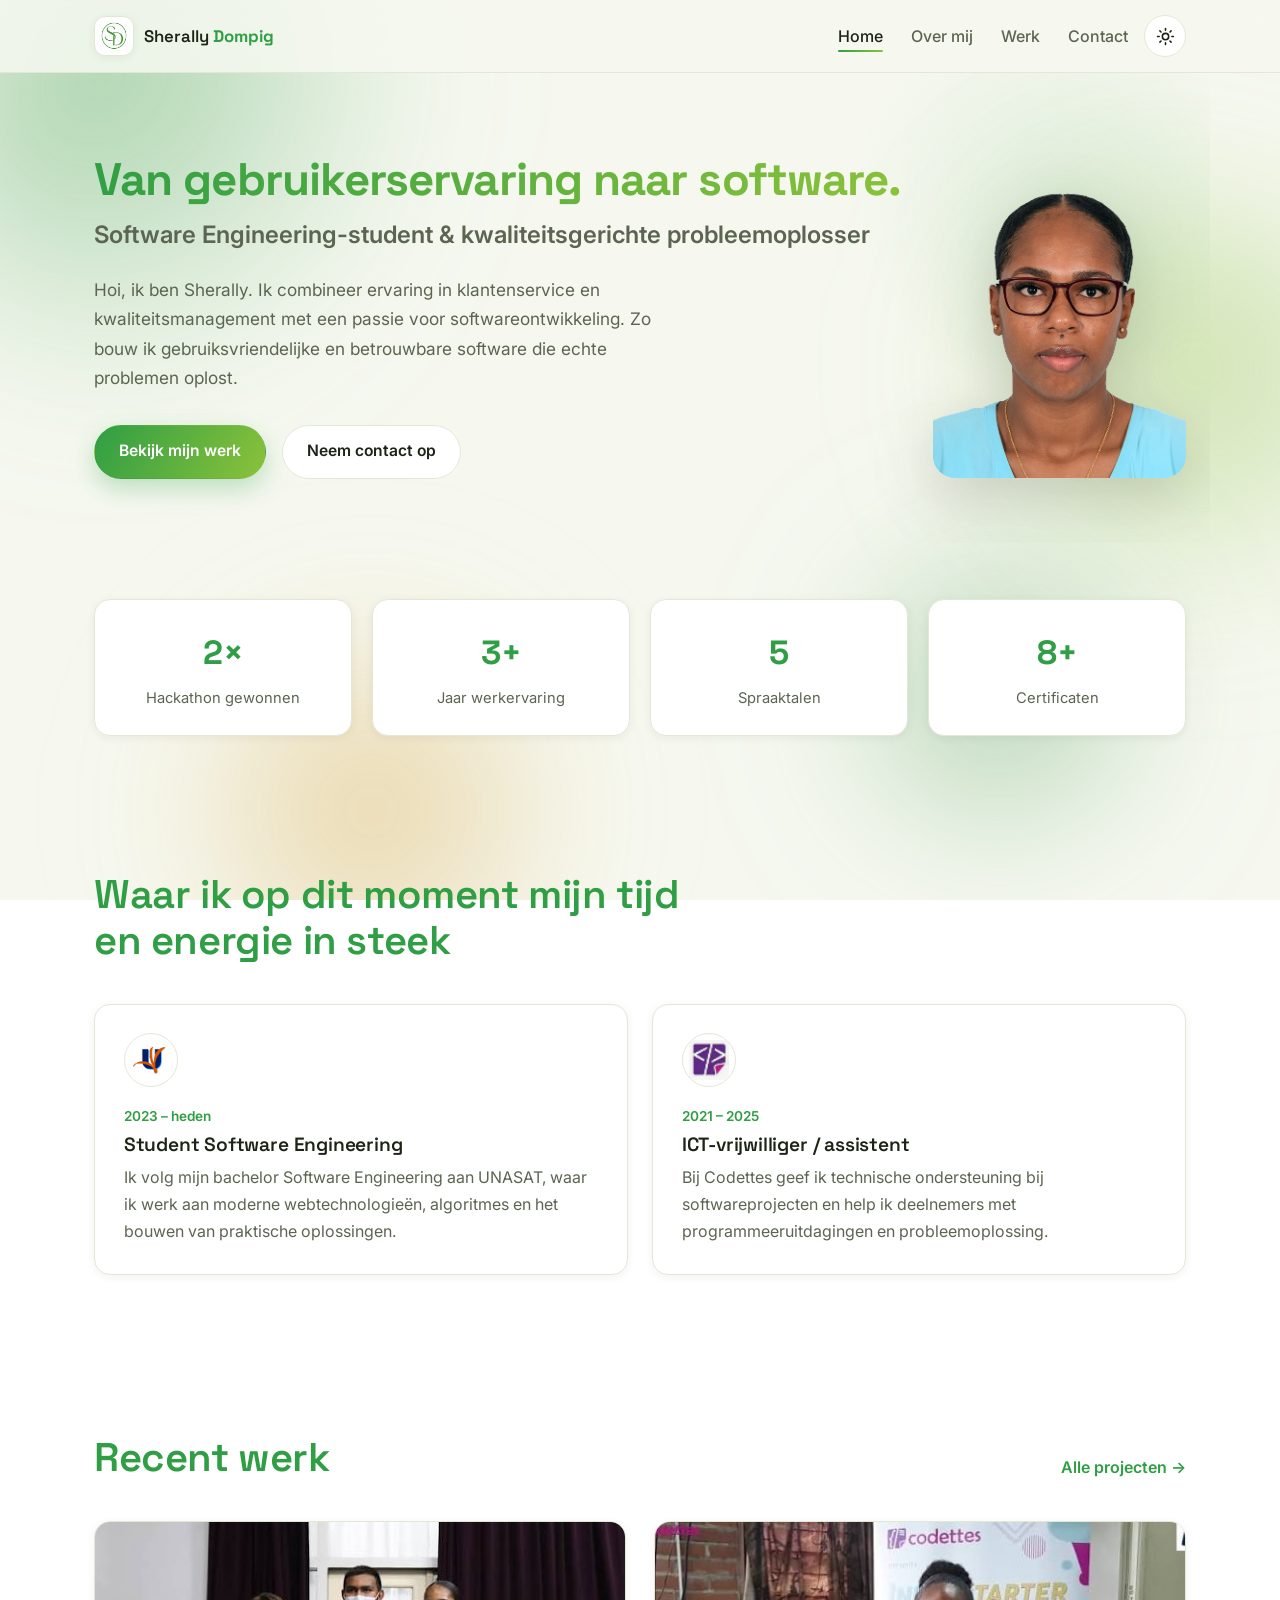
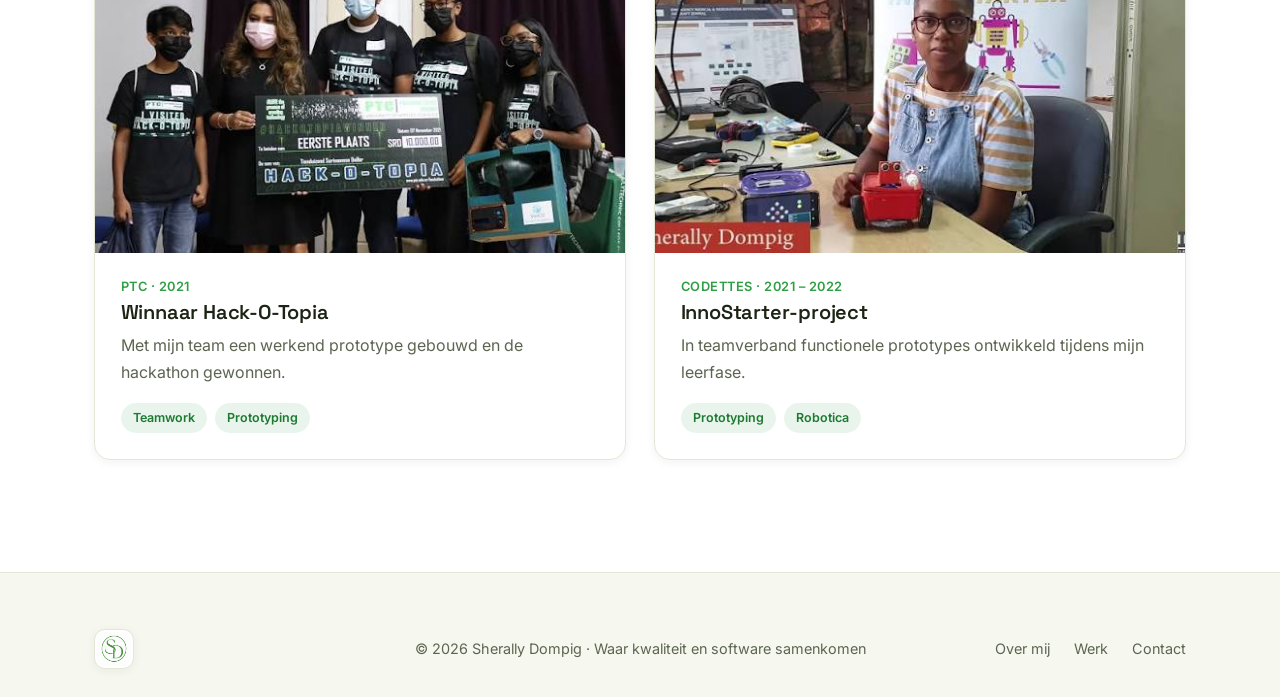
==== commit 697b3780: "html changes" ====
--- a/index.html
+++ b/index.html
@@ -62,7 +62,7 @@
       </div>
     </section>
 
-    <!-- stats -->
+    <!-- kort wat cijfers -->
     <section class="container section-sm">
       <div class="stats">
         <div class="stat reveal"><div class="stat-num">2×</div><div class="stat-label">Hackathon gewonnen</div></div>
@@ -72,7 +72,7 @@
       </div>
     </section>
 
-    <!-- nu -->
+    <!-- waar ik nu mee bezig ben -->
     <section class="section container">
       <div class="section-head reveal">
         <h2 class="section-title section-title--green">Waar ik op dit moment mijn tijd en energie in steek</h2>
@@ -95,7 +95,7 @@
       </div>
     </section>
 
-    <!-- werk -->
+    <!-- recent werk -->
     <section class="section container">
       <div class="section-title-row reveal">
         <div class="section-head section-head--flush">
@@ -111,7 +111,6 @@
             <h3>Winnaar Hack-O-Topia</h3>
             <p>Met mijn team een werkend prototype gebouwd en de hackathon gewonnen.</p>
             <div class="tags"><span class="tag">Teamwork</span><span class="tag">Prototyping</span></div>
-            <span class="project-read-more">Lees het artikel &rarr;</span>
           </div>
         </a>
         <a href="innostarter.html" class="project-card project-card--link reveal">
@@ -121,7 +120,6 @@
             <h3>InnoStarter-project</h3>
             <p>In teamverband functionele prototypes ontwikkeld tijdens mijn leerfase.</p>
             <div class="tags"><span class="tag">Prototyping</span><span class="tag">Robotica</span></div>
-            <span class="project-read-more">Lees het artikel &rarr;</span>
           </div>
         </a>
       </div>
--- a/css/main.css
+++ b/css/main.css
@@ -1,6 +1,6 @@
-/* gedeelde styles */
-
-/* vars */
+/* main.css - algemene stijlen voor alle pagina's */
+
+/* kleuren en variabelen */
 :root {
   --bg: #f6f8f0;
   --bg-2: #eef2e3;
@@ -54,9 +54,13 @@
   --shadow-lg: 0 26px 60px rgba(0, 0, 0, 0.6);
 }
 
-/* reset */
+/* reset + basis */
 * { margin: 0; padding: 0; box-sizing: border-box; }
-html { scroll-behavior: smooth; }
+html {
+  scroll-behavior: smooth;
+  overflow-x: hidden;
+  max-width: 100%;
+}
 
 body {
   font-family: var(--font-body);
@@ -65,6 +69,9 @@
   line-height: 1.7;
   -webkit-font-smoothing: antialiased;
   overflow-x: hidden;
+  width: 100%;
+  max-width: 100%;
+  position: relative;
   transition: background var(--transition), color var(--transition);
 }
 
@@ -83,7 +90,7 @@
   -webkit-text-fill-color: transparent;
 }
 
-/* nav */
+/* header en navigatie */
 .site-header {
   position: sticky; top: 0; z-index: 100;
   background: color-mix(in srgb, var(--bg) 85%, transparent);
@@ -129,7 +136,7 @@
 .nav-toggle[aria-expanded="true"] span:nth-child(2) { opacity: 0; }
 .nav-toggle[aria-expanded="true"] span:nth-child(3) { transform: translateY(-7px) rotate(-45deg); }
 
-/* buttons */
+/* knoppen */
 .btn {
   display: inline-flex; align-items: center; gap: 0.5rem;
   padding: 0.8rem 1.5rem; border-radius: 999px;
@@ -143,7 +150,7 @@
 .btn-ghost:hover { transform: translateY(-2px); border-color: var(--primary); color: var(--primary); }
 .btn-sm { padding: 0.55rem 1.1rem; font-size: 0.9rem; }
 
-/* sections */
+/* secties */
 .section { padding-block: 5rem; }
 .section-sm { padding-block: 3.5rem; }
 .section-head { margin-bottom: 2.5rem; max-width: 640px; }
@@ -165,10 +172,18 @@
 .link-arrow:hover { gap: 0.7rem; }
 
 /* hero */
-.hero { position: relative; padding-block: 5rem 4rem; display: grid; grid-template-columns: 0.9fr 1.35fr; gap: 2rem; align-items: center; }
+.hero {
+  position: relative;
+  padding-block: 5rem 4rem;
+  display: grid;
+  grid-template-columns: 0.9fr 1.35fr;
+  gap: 2rem;
+  align-items: center;
+  overflow: hidden;
+}
 .hero::before {
   content: ""; position: absolute; z-index: -1; top: -80px; right: -60px;
-  width: 420px; height: 420px; border-radius: 50%;
+  width: min(420px, 70vw); height: min(420px, 70vw); border-radius: 50%;
   background: radial-gradient(circle, var(--primary-soft), transparent 70%);
 }
 .hero-eyebrow {
@@ -179,16 +194,20 @@
 }
 .status-dot { width: 9px; height: 9px; border-radius: 50%; background: var(--primary); box-shadow: 0 0 0 4px var(--primary-soft); }
 .hero-title {
-  font-size: clamp(1rem, 3.8vw + 0.35rem, 2.85rem);
+  font-size: clamp(1.15rem, 3.2vw + 0.4rem, 2.85rem);
   font-weight: 700;
-  white-space: nowrap;
   letter-spacing: -0.02em;
+  overflow-wrap: anywhere;
+  max-width: 100%;
+}
+@media (min-width: 901px) {
+  .hero-title { white-space: nowrap; }
 }
 .hero-subtitle { font-size: clamp(1.1rem, 2.2vw, 1.5rem); font-weight: 600; color: var(--text-muted); margin: 0.6rem 0 1.2rem; }
 .hero-text { color: var(--text-muted); max-width: 52ch; font-size: 1.08rem; margin-bottom: 2rem; }
 .hero-actions { display: flex; gap: 1rem; flex-wrap: wrap; }
 
-/* role card */
+/* visitekaartje in de hero */
 .hero-card {
   background: var(--surface); border: 1px solid var(--border); border-radius: var(--radius-lg);
   padding: 2rem; box-shadow: var(--shadow-lg); position: relative;
@@ -205,7 +224,7 @@
 .hero-fact { display: flex; align-items: center; gap: 0.7rem; color: var(--text-muted); font-size: 0.95rem; }
 .hero-fact svg { width: 18px; height: 18px; color: var(--primary); flex-shrink: 0; }
 
-/* foto */
+/* uitgesneden foto */
 .hero-photo { position: relative; display: flex; justify-content: center; align-items: center; }
 .hero-photo img {
   width: 100%;
@@ -215,13 +234,13 @@
   filter: drop-shadow(0 18px 30px rgba(27, 36, 21, 0.18));
 }
 
-/* stats */
+/* cijfers */
 .stats { display: grid; grid-template-columns: repeat(4, 1fr); gap: 1.25rem; }
 .stat { background: var(--surface); border: 1px solid var(--border); border-radius: var(--radius); padding: 1.5rem; text-align: center; box-shadow: var(--shadow-sm); }
 .stat-num { font-family: var(--font-head); font-size: 2.1rem; font-weight: 700; color: var(--primary); }
 .stat-label { color: var(--text-muted); font-size: 0.92rem; margin-top: 0.3rem; }
 
-/* cards */
+/* kaarten */
 .cards { display: grid; grid-template-columns: repeat(auto-fit, minmax(260px, 1fr)); gap: 1.5rem; }
 .card { background: var(--surface); border: 1px solid var(--border); border-radius: var(--radius); padding: 1.8rem; box-shadow: var(--shadow-sm); transition: transform var(--transition), box-shadow var(--transition), border-color var(--transition); }
 .card:hover { transform: translateY(-5px); box-shadow: var(--shadow-md); border-color: color-mix(in srgb, var(--primary) 40%, var(--border)); }
@@ -239,7 +258,7 @@
 .card h3 { font-size: 1.2rem; margin-bottom: 0.5rem; }
 .card p { color: var(--text-muted); }
 
-/* projects */
+/* projecten */
 .project-grid { display: grid; grid-template-columns: repeat(auto-fit, minmax(300px, 1fr)); gap: 1.75rem; }
 .project-card { background: var(--surface); border: 1px solid var(--border); border-radius: var(--radius); overflow: hidden; display: flex; flex-direction: column; box-shadow: var(--shadow-sm); transition: transform var(--transition), box-shadow var(--transition); }
 .project-card:hover { transform: translateY(-6px); box-shadow: var(--shadow-md); }
@@ -263,7 +282,7 @@
 .project-body h3 { font-size: 1.25rem; margin-bottom: 0.5rem; flex: 0 0 auto; }
 .project-body > p { color: var(--text-muted); flex: 0 0 auto; }
 .project-body .tags { flex: 0 0 auto; }
-/* cta onderaan kaart */
+/* onderaan uitlijnen: "Lees het artikel" én Live site/GitHub */
 .project-links {
   display: flex;
   gap: 1rem;
@@ -271,7 +290,7 @@
   padding-top: 1rem;
 }
 
-/* kaarten als link */
+/* klikbare projectkaarten (home + werk) */
 a.project-card { color: inherit; text-decoration: none; }
 .project-card--link { cursor: pointer; }
 .project-read-more {
@@ -292,7 +311,7 @@
 .tag { font-size: 0.78rem; font-weight: 600; padding: 0.3rem 0.75rem; border-radius: 999px; background: var(--primary-soft); color: var(--primary-700); }
 html[data-theme="dark"] .tag { color: var(--primary); }
 
-/* timeline */
+/* tijdlijn */
 .timeline { position: relative; margin-left: 0.5rem; border-left: 2px solid var(--border); }
 .timeline-item { position: relative; padding: 0 0 2.2rem 2rem; }
 .timeline-item:last-child { padding-bottom: 0; }
@@ -319,14 +338,14 @@
 .lang-bar { height: 9px; border-radius: 999px; background: var(--surface-2); overflow: hidden; }
 .lang-bar i { display: block; height: 100%; border-radius: 999px; background: var(--gradient); }
 
-/* chips */
+/* certificaten / chips */
 .chips { display: flex; flex-wrap: wrap; gap: 0.7rem; }
 .chip { display: inline-flex; align-items: center; gap: 0.5rem; padding: 0.6rem 1rem; border-radius: 999px; background: var(--surface); border: 1px solid var(--border); font-weight: 500; font-size: 0.92rem; box-shadow: var(--shadow-sm); }
 .chip svg { width: 16px; height: 16px; color: var(--primary); }
 .chip.gold { border-color: color-mix(in srgb, var(--ochre) 50%, var(--border)); }
 .chip.gold svg { color: var(--ochre); }
 
-/* cta */
+/* call to action */
 .cta { position: relative; background: var(--gradient); border-radius: var(--radius-lg); padding: 3.5rem 2rem; text-align: center; color: #fff; overflow: hidden; box-shadow: var(--shadow-lg); }
 .cta h2 { font-size: clamp(1.8rem, 4vw, 2.6rem); margin-bottom: 0.8rem; }
 .cta p { max-width: 46ch; margin: 0 auto 1.8rem; opacity: 0.95; }
@@ -335,7 +354,7 @@
 .cta .btn-light { background: #fff; color: var(--primary-700); }
 .cta .btn-light:hover { transform: translateY(-2px); }
 
-/* page hero */
+/* hero van de subpagina's */
 .page-hero { padding-block: 3.5rem 1rem; }
 .page-hero .section-eyebrow { margin-bottom: 0.6rem; }
 .page-hero h1 { font-size: clamp(2rem, 5vw, 3rem); }
@@ -357,16 +376,18 @@
 .footer-nav a { color: var(--text-muted); text-decoration: none; transition: color var(--transition); }
 .footer-nav a:hover { color: var(--primary); }
 
-/* scroll fade */
+/* scroll-animatie */
 .reveal { opacity: 0; transform: translateY(26px); transition: opacity 0.6s ease, transform 0.6s ease; }
 .reveal.is-visible { opacity: 1; transform: none; }
 
-/* glow bg */
+/* zachte, gedeelde gloed-achtergrond (home, werk, contact, artikelen) */
 body.has-glow {
   background: transparent;
   display: flex;
   flex-direction: column;
   min-height: 100vh;
+  overflow-x: hidden;
+  max-width: 100%;
 }
 body.has-glow main { flex: 1 0 auto; }
 body.has-glow .site-footer { position: relative; z-index: 1; }
@@ -378,6 +399,10 @@
   overflow: hidden;
   pointer-events: none;
   background: var(--bg);
+  width: 100%;
+  max-width: 100%;
+  /* voorkomt horizontale scroll door blobs op iOS */
+  contain: paint;
 }
 .glow-bg .blob {
   position: absolute;
@@ -443,6 +468,15 @@
   .stats { grid-template-columns: repeat(2, 1fr); }
   .footer-top { grid-template-columns: 1fr 1fr; }
   .footer-brand { grid-column: 1 / -1; }
+  .section-title { overflow-wrap: break-word; }
+  .container { padding-left: 1.15rem; padding-right: 1.15rem; }
+  .glow-bg .blob-1,
+  .glow-bg .blob-2,
+  .glow-bg .blob-3,
+  .glow-bg .blob-4 {
+    width: 28vmax;
+    height: 28vmax;
+  }
 }
 
 @media (max-width: 680px) {
